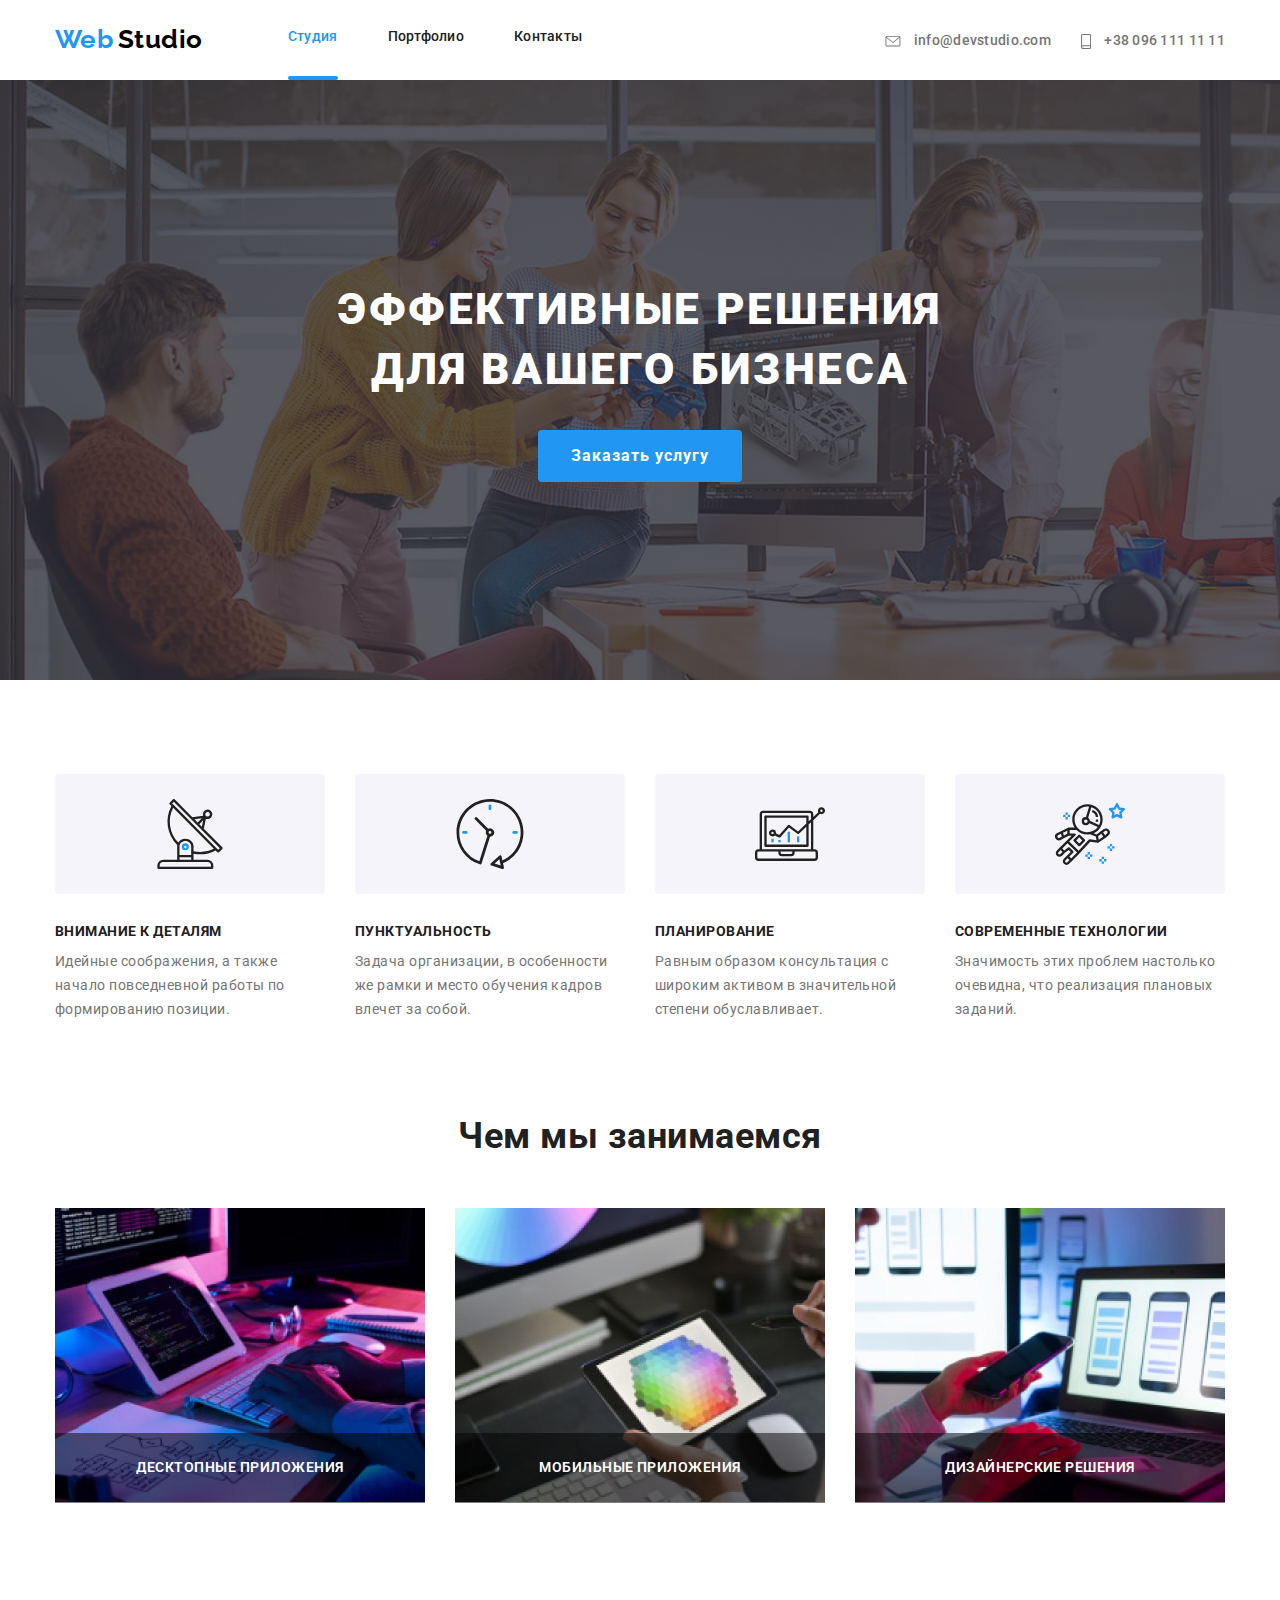
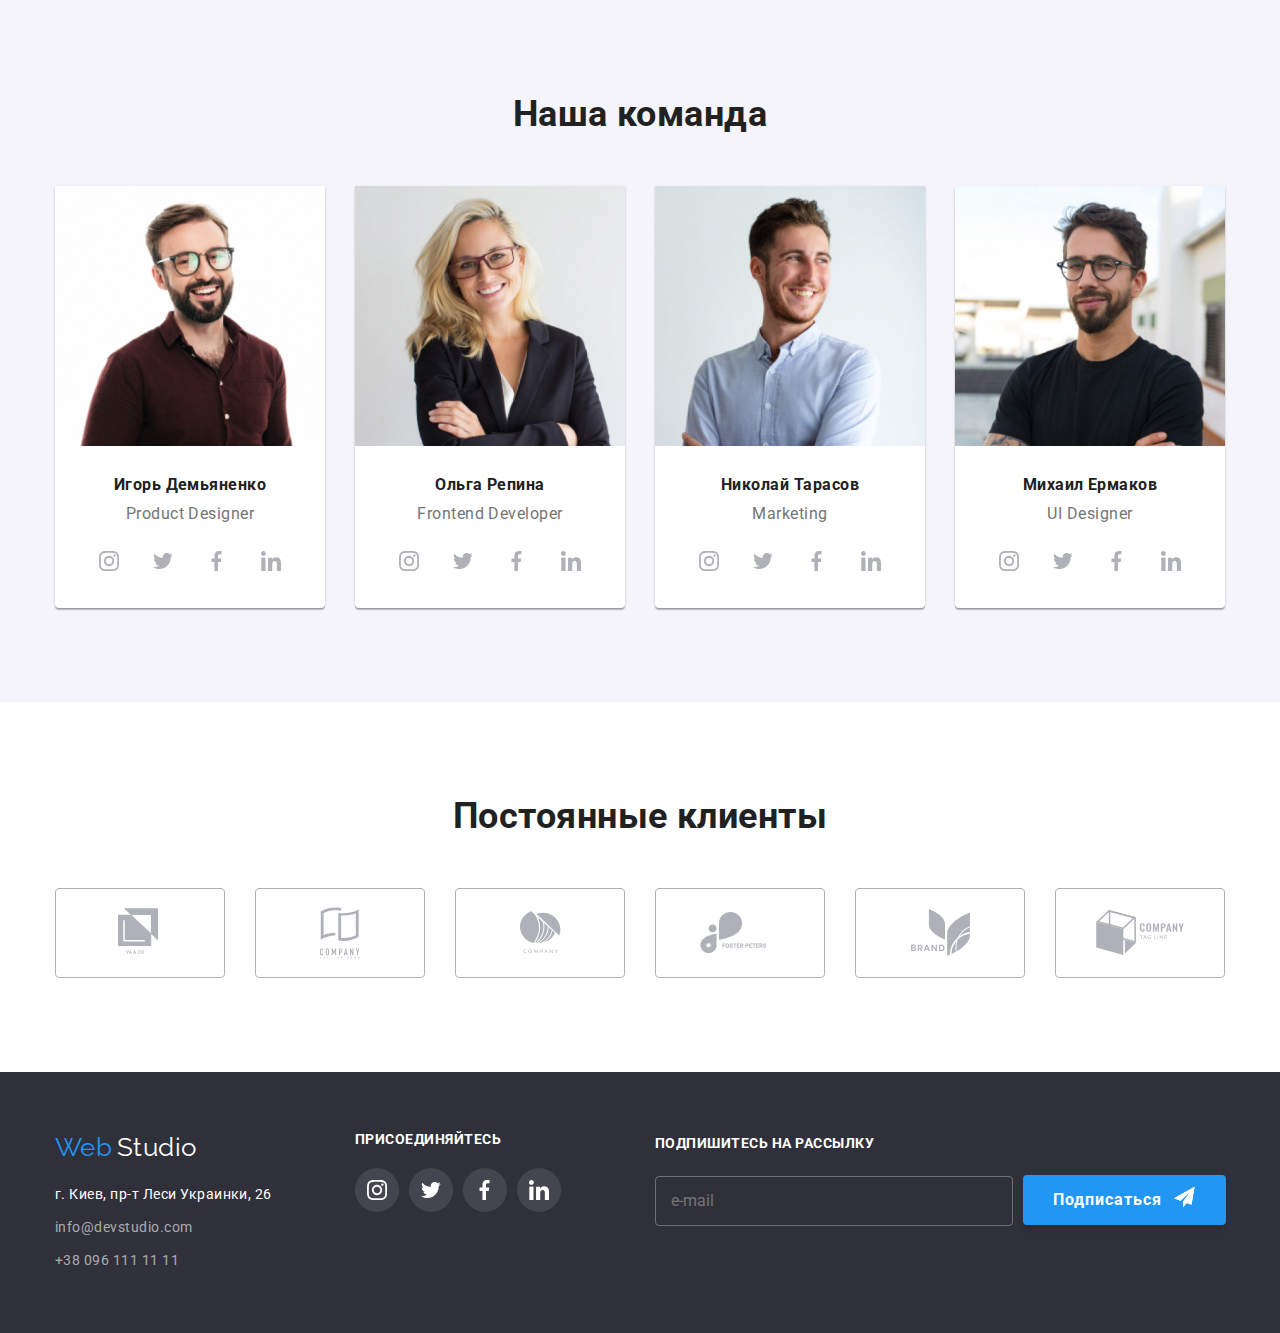
==== index.html @ c3b98977 "Добавляет Дз 7" ====
<!DOCTYPE html>
<html lang="ru">
  <head>
    <meta charset="UTF-8" />
    <meta name="viewport" content="width=device-width, initial-scale=1.0" />
    <title>Document</title>
    <link
      href="https://fonts.googleapis.com/css2?family=Raleway:wght@700&family=Roboto:wght@400;500;700;900&display=swap"
      rel="stylesheet"
    />
    <link rel="stylesheet" href="./css/main.min.css" />
  </head>
  <body class="body">
    <!--Шапка страницы-->
    <header class="header">
      <nav class="header-nav">
        <a href="" class="web-studio">
          <span class="web">Web</span> <span class="studio">Studio</span>
        </a>
        <ul class="head-nav">
          <li class="item">
            <a href="./index.html" class="link current"> Студия</a>
          </li>
          <li class="item">
            <a href="./portfolio.html" class="link"> Портфолио</a>
          </li>
          <li class="item"><a href="" class="link"> Контакты</a></li>
        </ul>
        <ul class="head-nav phone">
          <li class="item-phone">
            <a href="mailto:info@devstudio.com" class="link-phone">
              <svg class="icon-letter">
                <use xlink:href="./img/sprite.svg#icon-envelope"></use>
              </svg>
              info@devstudio.com
            </a>
          </li>
          <li class="item-phone">
            <a href="tel:380961111111" class="link-phone"
              ><svg class="icon-phone">
                <use xlink:href="./img/sprite.svg#icon-smartphone"></use>
              </svg>
              +38 096 111 11 11</a
            >
          </li>
        </ul>
      </nav>
    </header>
    <main class="main">
      <!--Блок с заказом услуг-->
      <section class="section-order">
        <div class="container">
          <h1>Эффективные решения для вашего бизнеса</h1>
          <button data-modal-open class="button">Заказать услугу</button>
        </div>
      </section>
      <!--Блок с преимуществоми нашей компании-->
      <section class="section-advantage">
        <div class="container">
          <ul class="list-advantage">
            <li class="style">
              <div class="icon antenna"></div>
              <h2 class="title">Внимание к деталям</h2>
              <p class="text">
                Идейные соображения, а также начало повседневной работы по
                формированию позиции.
              </p>
            </li>
            <li class="style">
              <div class="icon clock"></div>
              <h2 class="title">Пунктуальность</h2>
              <p class="text">
                Задача организации, в особенности же рамки и место обучения
                кадров влечет за собой.
              </p>
            </li>
            <li class="style">
              <div class="icon diagrama"></div>
              <h2 class="title">Планирование</h2>
              <p class="text">
                Равным образом консультация с широким активом в значительной
                степени обуславливает.
              </p>
            </li>
            <li class="style">
              <div class="icon astronaut"></div>
              <h2 class="title">Современные технологии</h2>
              <p class="text">
                Значимость этих проблем настолько очевидна, что реализация
                плановых заданий.
              </p>
            </li>
          </ul>
        </div>
      </section>
      <!--Блок с услугами котоые предоставляет наша компания-->
      <section class="section-services">
        <div class="container">
          <h2 class="title">Чем мы занимаемся</h2>
          <ul class="list-services">
            <li class="style">
              <img src="./img/nout.jpg" alt="фото ноутбука" width="370" />
              <h3 class="caption">Десктопные приложения</h3>
            </li>
            <li class="style">
              <img src="./img/telefon.jpg" alt="фото смартфона" width="370" />
              <h3 class="caption">Мобильные приложения</h3>
            </li>
            <li class="style">
              <img
                src="./img/monitor.jpg"
                alt="фото экрана монитора"
                width="370"
              />
              <h3 class="caption">Дизайнерские решения</h3>
            </li>
          </ul>
        </div>
      </section>
      <!--Блок с нашей командой -->
      <section class="section-team">
        <div class="container">
          <h2 class="title">Наша команда</h2>
          <ul class="list-team">
            <li class="style">
              <img
                class="style-img"
                src="./our-team/igor.jpg"
                alt=" фото Игоря демьяненко"
                width="270"
              />
              <h3 class="caption">Игорь Демьяненко</h3>
              <p class="text">Product Designer</p>
              <ul class="social">
                <li class="social-logo">
                  <a href="" aria-label="лого-инстаграма" class="link">
                    <svg class="icon-social">
                      <use xlink:href="./img/sprite.svg#icon-instagram"></use>
                    </svg>
                  </a>
                </li>
                <li class="social-logo">
                  <a href="" aria-label="лого-твиттера" class="link">
                    <svg class="icon-social">
                      <use xlink:href="./img/sprite.svg#icon-twitter"></use>
                    </svg>
                  </a>
                </li>
                <li class="social-logo">
                  <a href="" aria-label="лого-фейсбука" class="link">
                    <svg class="icon-social">
                      <use xlink:href="./img/sprite.svg#icon-facebook"></use>
                    </svg>
                  </a>
                </li>
                <li class="social-logo">
                  <a href="" aria-label="лого-линкин" class="link">
                    <svg class="icon-social">
                      <use xlink:href="./img/sprite.svg#icon-linkedin"></use>
                    </svg>
                  </a>
                </li>
              </ul>
            </li>
            <li class="style">
              <img
                class="style-img"
                src="./our-team/olga.jpg"
                alt="фото Ольги Репиной"
                width="270"
              />
              <h3 class="caption">Ольга Репина</h3>
              <p class="text">Frontend Developer</p>
              <ul class="social">
                <li class="social-logo">
                  <a href="" aria-label="лого-инстаграма" class="link">
                    <svg class="icon-social">
                      <use xlink:href="./img/sprite.svg#icon-instagram"></use>
                    </svg>
                  </a>
                </li>
                <li class="social-logo">
                  <a href="" aria-label="лого-твиттера" class="link">
                    <svg class="icon-social">
                      <use xlink:href="./img/sprite.svg#icon-twitter"></use>
                    </svg>
                  </a>
                </li>
                <li class="social-logo">
                  <a href="" aria-label="лого-фейсбука" class="link">
                    <svg class="icon-social">
                      <use xlink:href="./img/sprite.svg#icon-facebook"></use>
                    </svg>
                  </a>
                </li>
                <li class="social-logo">
                  <a href="" aria-label="лого-линкин" class="link">
                    <svg class="icon-social">
                      <use xlink:href="./img/sprite.svg#icon-linkedin"></use>
                    </svg>
                  </a>
                </li>
              </ul>
            </li>
            <li class="style">
              <img
                class="style-img"
                src="./our-team/nikolai.jpg"
                alt="фото Николая Тарасова"
                width="270"
              />
              <h3 class="caption">Николай Тарасов</h3>
              <p class="text">Marketing</p>
              <ul class="social">
                <li class="social-logo">
                  <a href="" aria-label="лого-инстаграма" class="link">
                    <svg class="icon-social">
                      <use xlink:href="./img/sprite.svg#icon-instagram"></use>
                    </svg>
                  </a>
                </li>
                <li class="social-logo">
                  <a href="" aria-label="лого-твиттера" class="link">
                    <svg class="icon-social">
                      <use xlink:href="./img/sprite.svg#icon-twitter"></use>
                    </svg>
                  </a>
                </li>
                <li class="social-logo">
                  <a href="" aria-label="лого-фейсбука" class="link">
                    <svg class="icon-social">
                      <use xlink:href="./img/sprite.svg#icon-facebook"></use>
                    </svg>
                  </a>
                </li>
                <li class="social-logo">
                  <a href="" aria-label="лого-линкин" class="link">
                    <svg class="icon-social">
                      <use xlink:href="./img/sprite.svg#icon-linkedin"></use>
                    </svg>
                  </a>
                </li>
              </ul>
            </li>
            <li class="style">
              <img
                class="style-img"
                src="./our-team/mihail.jpg"
                alt="фото Михаила Ермакова"
                width="270"
              />
              <h3 class="caption">Михаил Ермаков</h3>
              <p class="text">UI Designer</p>
              <ul class="social">
                <li class="social-logo">
                  <a href="" aria-label="лого-инстаграма" class="link">
                    <svg class="icon-social">
                      <use xlink:href="./img/sprite.svg#icon-instagram"></use>
                    </svg>
                  </a>
                </li>
                <li class="social-logo">
                  <a href="" aria-label="лого-твиттера" class="link">
                    <svg class="icon-social">
                      <use xlink:href="./img/sprite.svg#icon-twitter"></use>
                    </svg>
                  </a>
                </li>
                <li class="social-logo">
                  <a href="" aria-label="лого-фейсбука" class="link">
                    <svg class="icon-social">
                      <use xlink:href="./img/sprite.svg#icon-facebook"></use>
                    </svg>
                  </a>
                </li>
                <li class="social-logo">
                  <a href="" aria-label="лого-линкин" class="link">
                    <svg class="icon-social">
                      <use xlink:href="./img/sprite.svg#icon-linkedin"></use>
                    </svg>
                  </a>
                </li>
              </ul>
            </li>
          </ul>
        </div>
      </section>
      <!--Блок с компаниями которые получили наши услуги-->
      <section class="section-firm">
        <div class="container">
          <h2 class="title">Постоянные клиенты</h2>
          <ul class="list-firm">
            <li class="style">
              <a href="" class="link-firm">
                <svg class="icon-firm" width="44.27" height="49.23">
                  <use xlink:href="./img/sprite.svg#icon-logo-1"></use>
                </svg>
              </a>
            </li>
            <li class="style">
              <a href="" class="link-firm">
                <svg class="icon-firm" width="40" height="52">
                  <use xlink:href="./img/sprite.svg#icon-logo-2"></use>
                </svg>
              </a>
            </li>
            <li class="style">
              <a href="" class="link-firm">
                <svg class="icon-firm" width="41" height="42.6">
                  <use xlink:href="./img/sprite.svg#icon-logo-3"></use>
                </svg>
              </a>
            </li>
            <li class="style">
              <a href="" class="link-firm">
                <svg class="icon-firm" width="79.66" height="42">
                  <use xlink:href="./img/sprite.svg#icon-logo-4"></use>
                </svg>
              </a>
            </li>
            <li class="style">
              <a href="" class="link-firm">
                <svg class="icon-firm" width="59" height="47">
                  <use xlink:href="./img/sprite.svg#icon-logo-5"></use>
                </svg>
              </a>
            </li>
            <li class="style">
              <a href="" class="link-firm">
                <svg class="icon-firm" width="88.48" height="45.44">
                  <use xlink:href="./img/sprite.svg#icon-logo-6"></use>
                </svg>
              </a>
            </li>
          </ul>
        </div>
      </section>
    </main>
    <!--Подвал страницы-->
    <footer class="footer">
      <div class="container">
        <ul class="footer-list">
          <li class="style">
            <a href="" class="web-studio-footer">
              <span class="web">Web</span> <span class="studio">Studio</span>
            </a>
            <address>
              <p class="text">г. Киев, пр-т Леси Украинки, 26</p>
              <ul>
                <li>
                  <a href="mailto:info@devstudio.com" class="link-phone"
                    >info@devstudio.com</a
                  >
                </li>
                <li>
                  <a href="tel:380961111111" class="link-phone"
                    >+38 096 111 11 11</a
                  >
                </li>
              </ul>
            </address>
          </li>
          <li class="style">
            <h2 class="title">присоединяйтесь</h2>
            <ul class="footer-logo">
              <li class="footer-list">
                <a href="" aria-label="лого-инстаграма" class="link">
                  <svg class="icon-social">
                    <use xlink:href="./img/sprite.svg#icon-instagram"></use>
                  </svg>
                </a>
              </li>
              <li class="footer-list">
                <a href="" aria-label="лого-твиттера" class="link">
                  <svg class="icon-social">
                    <use xlink:href="./img/sprite.svg#icon-twitter"></use>
                  </svg>
                </a>
              </li>
              <li class="footer-list">
                <a href="" aria-label="лого-фейсбука" class="link">
                  <svg class="icon-social">
                    <use xlink:href="./img/sprite.svg#icon-facebook"></use>
                  </svg>
                </a>
              </li>
              <li class="footer-list">
                <a href="" aria-label="лого-линкин" class="link">
                  <svg class="icon-social">
                    <use xlink:href="./img/sprite.svg#icon-linkedin"></use>
                  </svg>
                </a>
              </li>
            </ul>
          </li>
          <li class="style-footer">
            <b class="title-footer">Подпишитесь на рассылку</b><br />
            <form>
              <input
                class="text-write"
                placeholder="e-mail"
                type="email"
                name="email"
                autocomplete="off"
              /><br />
              <button type="submit" class="btn-studio footer">
                Подписаться
                <svg class="send">
                  <use xlink:href="./img/sprite.svg#icon-send"></use>
                </svg>
              </button>
            </form>
          </li>
        </ul>
      </div>
    </footer>
    <!--Модалка-->
    <div class="backdrop is-hidden" data-modal>
      <div class="modal">
        <form class="modal-form">
          <h2 class="form-title">Оставьте свои данные, мы вам перезвоним</h2>
          <label class="form-group">
            <input
              type="text"
              name="name"
              class="form-input"
              placeholder="Имя*"
              required
              autocomplete="off"
            />
            <svg class="input-icon name">
              <use xlink:href="./img/sprite.svg#icon-name"></use>
            </svg>
            <span class="form-label">Имя</span>
          </label>
          <label class="form-group">
            <input
              type="tel"
              name="phone"
              class="form-input"
              placeholder="+380 (**) ***-**-**"
              autocomplete="off"
              pattern="[\+]\d{3}\s[\(]\d{2}[\)]\s\d{3}[\-]\d{2}[\-]\d{2}"
              title="Используйте формат: +380 (67) 359-84-20"
            />
            <svg class="input-icon phone">
              <use xlink:href="./img/sprite.svg#icon-phone"></use>
            </svg>
            <span class="form-label">Телефон</span>
          </label>
          <label class="form-group">
            <input
              type="email"
              name="email"
              class="form-input"
              placeholder="example@site.com"
              autocomplete="off"
            />
            <svg class="input-icon mail">
              <use xlink:href="./img/sprite.svg#icon-mail"></use>
            </svg>
            <span class="form-label">Почта</span>
          </label>
          <label class="comment">
            <span class="form-label">Комментарий</span>
            <textarea
              placeholder="Введите текст"
              name="comment"
              class="textarea"
            ></textarea>
          </label>
          <label class="checkbox-label">
            <input type="checkbox" name="chekbox" class="checkbox" />
            <svg class="checkbox-icon">
              <use xlink:href="./img/sprite.svg#icon-close"></use>
            </svg>
            <span
              >Соглашаюсь с рассылкой и принимаю
              <a href="#"> Условия договора</a></span
            >
          </label>
          <div class="form-button">
            <button type="submit" class="snd-btn">Отправить</button>
          </div>
          <button type="button" class="cls-btn" data-modal-close>
            <svg class="cls-btn-icon">
              <use xlink:href="./img/sprite.svg#icon-close"></use>
            </svg>
          </button>
        </form>
      </div>
    </div>
    <script src="./js/modal.js"></script>
  </body>
</html>
---- css/main.min.css ----
/*! normalize.css v8.0.1 | MIT License | github.com/necolas/normalize.css */html{line-height:1.15;-webkit-text-size-adjust:100%}body{margin:0}main{display:block}h1{font-size:2em;margin:0.67em 0}hr{-webkit-box-sizing:content-box;box-sizing:content-box;height:0;overflow:visible}pre{font-family:monospace, monospace;font-size:1em}a{background-color:transparent}abbr[title]{border-bottom:none;text-decoration:underline;-webkit-text-decoration:underline dotted;text-decoration:underline dotted}b,strong{font-weight:bolder}code,kbd,samp{font-family:monospace, monospace;font-size:1em}small{font-size:80%}sub,sup{font-size:75%;line-height:0;position:relative;vertical-align:baseline}sub{bottom:-0.25em}sup{top:-0.5em}img{border-style:none}button,input,optgroup,select,textarea{font-family:inherit;font-size:100%;line-height:1.15;margin:0}button,input{overflow:visible}button,select{text-transform:none}button,[type="button"],[type="reset"],[type="submit"]{-webkit-appearance:button}button::-moz-focus-inner,[type="button"]::-moz-focus-inner,[type="reset"]::-moz-focus-inner,[type="submit"]::-moz-focus-inner{border-style:none;padding:0}button:-moz-focusring,[type="button"]:-moz-focusring,[type="reset"]:-moz-focusring,[type="submit"]:-moz-focusring{outline:1px dotted ButtonText}fieldset{padding:0.35em 0.75em 0.625em}legend{-webkit-box-sizing:border-box;box-sizing:border-box;color:inherit;display:table;max-width:100%;padding:0;white-space:normal}progress{vertical-align:baseline}textarea{overflow:auto}[type="checkbox"],[type="radio"]{-webkit-box-sizing:border-box;box-sizing:border-box;padding:0}[type="number"]::-webkit-inner-spin-button,[type="number"]::-webkit-outer-spin-button{height:auto}[type="search"]{-webkit-appearance:textfield;outline-offset:-2px}[type="search"]::-webkit-search-decoration{-webkit-appearance:none}::-webkit-file-upload-button{-webkit-appearance:button;font:inherit}details{display:block}summary{display:list-item}template{display:none}[hidden]{display:none}.body{margin:0;padding:0;font-family:"Roboto",sans-serif;color:#212121;letter-spacing:.03em}ul{list-style:none;margin:0;padding:0}.header-nav{display:-webkit-box;display:-ms-flexbox;display:flex;-webkit-box-align:center;-ms-flex-align:center;align-items:center;height:80px;width:1170px;margin-left:auto;margin-right:auto;padding-left:15px;padding-right:15px}.web{font-family:"Raleway",sans-serif;color:#2196f3;font-size:26px;line-height:1.2}.web-studio{font-weight:700;text-decoration:none}.studio{font-family:"Raleway",sans-serif;color:#000000;font-size:26px;line-height:1.2}.head-nav{display:-webkit-box;display:-ms-flexbox;display:flex;margin-left:85px}.head-nav .item{position:relative}.head-nav .item+.item{margin-left:50px}.head-nav .item-phone+.item-phone{margin-left:30px}.head-nav.phone{margin-left:auto}.head-nav .link{display:block;padding-top:32px;padding-bottom:38px;font-weight:500;font-size:14px;line-height:1.14;letter-spacing:0.02em;color:#212121;text-decoration:none;-webkit-transition:all 250ms cubic-bezier(0.4, 0, 0.2, 1);transition:all 250ms cubic-bezier(0.4, 0, 0.2, 1)}.head-nav .link.current{color:#2196f3;-webkit-transition:all 250ms cubic-bezier(0.4, 0, 0.2, 1);transition:all 250ms cubic-bezier(0.4, 0, 0.2, 1)}.head-nav .link:hover,.head-nav .link:focus{color:#2196f3}.head-nav .link-phone{color:#757575;fill:#757575;font-size:14px;line-height:1.14;letter-spacing:0.02em;font-weight:500;text-decoration:none;-webkit-transition:all 250ms cubic-bezier(0.4, 0, 0.2, 1);transition:all 250ms cubic-bezier(0.4, 0, 0.2, 1)}.link.current::after{content:"";display:block;position:absolute;left:0;bottom:3px;width:100%;height:4px;border-radius:2px;background-color:#2196f3}.main{background-color:#ffffff}.link-phone .icon-letter{width:16px;height:11.2px;margin:0;margin-right:10px;vertical-align:middle}.link-phone .icon-phone{width:10px;height:15px;margin:0;margin-right:10px;vertical-align:middle}.link-phone:hover,.link-phone:focus{color:#2196f3;fill:#2196f3;-webkit-transition:all 250ms cubic-bezier(0.4, 0, 0.2, 1);transition:all 250ms cubic-bezier(0.4, 0, 0.2, 1)}.container{width:1170px;margin-left:auto;margin-right:auto;padding-left:15px;padding-right:15px;text-align:center}h1{margin:auto;padding-left:237px;padding-right:237px;padding-top:200px;padding-bottom:30px;width:696px;font-weight:900;font-size:44px;line-height:1.36;text-align:center;letter-spacing:0.06em;text-transform:uppercase;color:#fff}.button{border-radius:4px;padding:10px 32px;min-width:200px;border:1px solid transparent;font-weight:700;font-size:16px;line-height:1.87;letter-spacing:0.06em;background-color:#2196f3;color:#fff;cursor:pointer}.section-order{height:600px;max-width:1600px;margin-left:auto;margin-right:auto;background-color:#757575;background-image:-webkit-gradient(linear, left top, left bottom, from(rgba(47,48,58,0.8)), to(rgba(47,48,58,0.8))),url(../img/Header.jpg);background-image:linear-gradient(rgba(47,48,58,0.8), rgba(47,48,58,0.8)),url(../img/Header.jpg)}.list-advantage{display:-webkit-box;display:-ms-flexbox;display:flex;text-align:left}.list-advantage .style+.style{margin-left:30px}.section-advantage{padding-top:94px}.section-advantage .title{margin:0;margin-bottom:10px;font-size:14px;line-height:1.14;text-transform:uppercase}.section-advantage .text{margin:0;font-size:14px;line-height:1.71;color:#757575}.style{width:270px}.style .icon{background-color:#f5f4fa;background-repeat:no-repeat;background-position:50% 50%;width:270px;height:120px;border-radius:4px;margin-bottom:30px}.antenna{background-image:url(../img/antenna.svg)}.clock{background-image:url(../img/clock.svg)}.diagrama{background-image:url(../img/diagram.svg)}.astronaut{background-image:url(../img/astronaut.svg)}.icon .img{margin:25px 100px}.list-services{display:-webkit-box;display:-ms-flexbox;display:flex}.list-services .style{width:370px;position:relative}.list-services .style+.style{margin-left:30px}.section-services{padding-top:94px;padding-bottom:94px}.section-services .title{margin:0;margin-bottom:50px;font-size:36px;line-height:1.16;text-align:center}.section-services .caption{position:absolute;background-color:rgba(0,0,0,0.5);width:370px;height:43px;margin:0;padding-top:27px;bottom:0;margin-bottom:3px;font-size:14px;line-height:1.14;font-weight:600;text-align:center;text-transform:uppercase;color:#fff}.section-team{background-color:#f5f4fa;height:702px;margin:auto}.section-team .title{padding-top:94px;margin:0;margin-bottom:50px;font-size:36px;line-height:1.16;text-align:center}.section-team .caption{margin:0;margin-top:30px;margin-bottom:10px;font-size:16px;line-height:1.18;text-align:center}.section-team .text{margin:0;margin-bottom:16px;font-size:16px;line-height:1.18;text-align:center;color:#757575}.list-team{display:-webkit-box;display:-ms-flexbox;display:flex}.list-team .style+.style{margin-left:30px}.list-team .style{background-color:#fff;width:270px;height:422px;-webkit-box-shadow:0px 1px 3px rgba(0,0,0,0.12),0px 1px 1px rgba(0,0,0,0.14),0px 2px 1px rgba(0,0,0,0.2);box-shadow:0px 1px 3px rgba(0,0,0,0.12),0px 1px 1px rgba(0,0,0,0.14),0px 2px 1px rgba(0,0,0,0.2);border-radius:0px 0px 4px 4px}.style-img{display:block}.icon-social{fill:#afb1b8;width:20px;height:20px;-webkit-transition:all 250ms cubic-bezier(0.4, 0, 0.2, 1);transition:all 250ms cubic-bezier(0.4, 0, 0.2, 1)}.social{display:-webkit-box;display:-ms-flexbox;display:flex;margin-left:32px;margin-right:32px}.social-logo .link{display:-webkit-inline-box;display:-ms-inline-flexbox;display:inline-flex;background-color:#fff;-webkit-box-align:center;-ms-flex-align:center;align-items:center;-webkit-box-pack:center;-ms-flex-pack:center;justify-content:center;width:44px;height:44px;border-radius:50px;-webkit-transition:all 250ms cubic-bezier(0.4, 0, 0.2, 1);transition:all 250ms cubic-bezier(0.4, 0, 0.2, 1)}.social-logo .link:hover,.social-logo .link:focus{background-color:#2196f3}.social-logo .link:hover .icon-social,.social-logo .link:focus .icon-social{fill:#fff}.social .social-logo+.social-logo{margin-left:10px}.list-firm{display:-webkit-box;display:-ms-flexbox;display:flex}.list-firm .style+.style{margin-left:30px}.section-firm{padding-top:94px;padding-bottom:94px}.section-firm .title{margin:0;margin-bottom:50px;font-size:36px;line-height:1.16;text-align:center}.style .link-firm{width:170px;height:90px;display:-webkit-inline-box;display:-ms-inline-flexbox;display:inline-flex;-webkit-box-align:center;-ms-flex-align:center;align-items:center;-webkit-box-pack:center;-ms-flex-pack:center;justify-content:center;fill:#afb1b8;border:1px solid #afb1b8;-webkit-box-sizing:border-box;box-sizing:border-box;border-radius:4px;-webkit-transition:all 250ms cubic-bezier(0.4, 0, 0.2, 1);transition:all 250ms cubic-bezier(0.4, 0, 0.2, 1)}.link-firm:hover,.link-firm:focus{border-color:#2196f3;color:#2196f3;fill:#2196f3}.container .web-studio{text-align:left;display:block;padding-bottom:20px}.container .footer-list{display:-webkit-box;display:-ms-flexbox;display:flex}.container .footer-list .style{text-align:left;width:230px}.container .footer-list .style+.style{margin-left:70px}.container .footer-list .icon-social{fill:#fff}.container .footer-list .link{display:-webkit-inline-box;display:-ms-inline-flexbox;display:inline-flex;background-color:rgba(255,255,255,0.1);-webkit-box-align:center;-ms-flex-align:center;align-items:center;-webkit-box-pack:center;-ms-flex-pack:center;justify-content:center;width:44px;height:44px;border-radius:50px;-webkit-transition:all 250ms cubic-bezier(0.4, 0, 0.2, 1);transition:all 250ms cubic-bezier(0.4, 0, 0.2, 1)}.footer{background-color:#2f303a;display:-webkit-box;display:-ms-flexbox;display:flex;-webkit-box-pack:justify;-ms-flex-pack:justify;justify-content:space-between;padding-top:60px;padding-bottom:60px}.footer .link:hover,.footer .link:focus{background-color:#2196f3}.footer .studio{font-family:"Raleway",sans-serif;color:#fff;font-size:26px;line-height:1.2;text-decoration:none}.footer .text{margin:0;font-size:14px;line-height:1.71;color:#fff;font-style:normal;width:230px;margin-right:0}.footer .link-phone{display:block;text-align:left;margin-top:9px;font-style:normal;font-size:14px;line-height:1.71;color:rgba(255,255,255,0.6);text-decoration:none;-webkit-transition:all 250ms cubic-bezier(0.4, 0, 0.2, 1);transition:all 250ms cubic-bezier(0.4, 0, 0.2, 1)}.footer-logo{display:-webkit-box;display:-ms-flexbox;display:flex;width:206px;margin:auto;margin-right:0px;margin-left:0px}.footer .title{margin:0;margin-bottom:20px;font-size:14px;line-height:1.14;text-transform:uppercase;color:#fff}.footer .link-phone:hover,.footer .link-phone:focus{color:#2196f3}.style-footer{position:relative;margin-left:70px;text-align:left}.web-studio-footer{display:block;width:500px;padding-bottom:20px;text-decoration:none}.footer-logo .footer-list+.footer-list{margin-left:10px}.title-footer{text-transform:uppercase;margin:0;font-size:14px;line-height:1.71;color:#fff;font-style:normal;width:230px;margin-right:0}.text-write{margin-top:20px;margin-right:10px;width:358px;height:50px;padding:15px;border:1px solid rgba(255,255,255,0.3);-webkit-box-sizing:border-box;box-sizing:border-box;background-color:inherit;border-radius:4px;font-size:16px;color:rgba(255,255,255,0.6)}.send{margin-left:10px;width:24px;height:24px;fill:#fff}.btn-studio.footer{position:absolute;left:100%;top:31%;padding:10px 30px;min-width:200px;height:50px;vertical-align:middle;border-radius:4px;-webkit-box-shadow:0px 4px 4px rgba(0,0,0,0.15);box-shadow:0px 4px 4px rgba(0,0,0,0.15);color:#ffffff;background-color:#2196f3;font-family:inherit;font-weight:700;font-size:16px;line-height:1.87;letter-spacing:0.06em;-webkit-transition:color 250ms cubic-bezier(0.4, 0, 0.2, 1),background-color 250ms cubic-bezier(0.4, 0, 0.2, 1);transition:color 250ms cubic-bezier(0.4, 0, 0.2, 1),background-color 250ms cubic-bezier(0.4, 0, 0.2, 1);cursor:pointer;outline:none;border:none}.hidden{visibility:hidden;margin:0;padding:0}.visibility{display:block;width:0px;height:0px}.nav-btn{display:-webkit-box;display:-ms-flexbox;display:flex;padding-top:94px;-webkit-box-pack:center;-ms-flex-pack:center;justify-content:center;text-align:center}.nav-btn .btn-list+.btn-list{margin-left:8px}.section-nav .button-nav{padding:6px 22px;font-weight:700;font-size:16px;line-height:1.62;border-radius:4px;color:#212121;border:1px solid transparent;-webkit-transition:all 250ms cubic-bezier(0.4, 0, 0.2, 1);transition:all 250ms cubic-bezier(0.4, 0, 0.2, 1)}.section-nav .button-nav:hover,.section-nav .button-nav:focus{background-color:#2196f3;color:#fff;cursor:pointer}.work-list{display:-webkit-box;display:-ms-flexbox;display:flex;-ms-flex-wrap:wrap;flex-wrap:wrap}.work-list .work-item{margin-right:27px;margin-bottom:27px;text-align:left;border:1px solid #eeeeee;-webkit-transition:all 250ms cubic-bezier(0.4, 0, 0.2, 1);transition:all 250ms cubic-bezier(0.4, 0, 0.2, 1)}.work-list .work-item:nth-child(3n){margin-right:0px}.work-list .work-item:nth-last-child(-n+3){margin-bottom:0px}.work-item{width:370px}.work-item:hover,.work-item:focus{-webkit-box-shadow:0px 1px 1px rgba(0,0,0,0.12),0px 4px 4px rgba(0,0,0,0.06),1px 4px 6px rgba(0,0,0,0.16);box-shadow:0px 1px 1px rgba(0,0,0,0.12),0px 4px 4px rgba(0,0,0,0.06),1px 4px 6px rgba(0,0,0,0.16)}.link .section{position:relative;overflow:hidden}.link .section::before{display:inline-block;content:"";position:absolute;width:100%;height:100%;top:0;background-color:rgba(33,150,243,0.9);opacity:0;-webkit-transform:translateY(100%);transform:translateY(100%);-webkit-transition-duration:250ms;transition-duration:250ms;-webkit-transition-timing-function:cubic-bezier(0.4, 0, 0.2, 1);transition-timing-function:cubic-bezier(0.4, 0, 0.2, 1)}.section-work{padding-top:50px;padding-bottom:94px}.section-work .caption{position:absolute;content:"";top:63px;left:24px;right:24px;bottom:63px;margin:0;opacity:0;-webkit-transform:translateY(100%);transform:translateY(100%);-webkit-transition-duration:250ms;transition-duration:250ms;-webkit-transition-timing-function:cubic-bezier(0.4, 0, 0.2, 1);transition-timing-function:cubic-bezier(0.4, 0, 0.2, 1);font-size:18px;line-height:1.55;color:#fff}.section-work .title{display:block;margin:0;margin-right:24px;margin-left:24px;margin-top:20px;margin-bottom:4px;font-size:18px;line-height:2;letter-spacing:0.06em;font-weight:700;color:#212121}.section-work .text{display:block;margin:0;margin-right:24px;margin-left:24px;margin-bottom:20px;font-size:16px;line-height:1.87;color:#757575}.section-work .link{text-decoration:none}.link:hover .section::before,.link:focus .section::before{opacity:1;-webkit-transform:translateY(0);transform:translateY(0)}.link:hover .caption,.link:focus .caption{opacity:1;-webkit-transform:translateY(0);transform:translateY(0)}.backdrop{position:fixed;top:0;left:0;width:100%;height:100%;opacity:1;background-color:rgba(0,0,0,0.2);-webkit-transition:opacity 250ms cubic-bezier(0.4, 0, 0.2, 1);transition:opacity 250ms cubic-bezier(0.4, 0, 0.2, 1)}.backdrop.is-hidden{opacity:0;pointer-events:none}.backdrop.is-hidden .modal{-webkit-transform:translate(-50%, -50%) scale(1.2);transform:translate(-50%, -50%) scale(1.2)}.modal{position:absolute;top:50%;left:50%;padding:40px;width:478px;height:541px;-webkit-transform:translate(-50%, -50%) scale(1);transform:translate(-50%, -50%) scale(1);-webkit-transition:-webkit-transform 250ms cubic-bezier(0.4, 0, 0.2, 1);transition:-webkit-transform 250ms cubic-bezier(0.4, 0, 0.2, 1);transition:transform 250ms cubic-bezier(0.4, 0, 0.2, 1);transition:transform 250ms cubic-bezier(0.4, 0, 0.2, 1), -webkit-transform 250ms cubic-bezier(0.4, 0, 0.2, 1);background-color:#fff}.modal-form{width:448px}.modal-form label{font-weight:400;font-size:12px;line-height:1.16;letter-spacing:0.01em}.modal-form .checkbox-label{display:-webkit-box;display:-ms-flexbox;display:flex;-webkit-box-align:center;-ms-flex-align:center;align-items:center;padding-left:13px;margin-bottom:30px;font-weight:400;font-size:14px;line-height:1.71;letter-spacing:0.03em;color:#212121;text-transform:none}.form-title{margin-top:0;margin-bottom:30px;font-weight:700;font-size:20px;line-height:1.15;text-align:center;color:#212121}.form-input{font-family:"Roboto",sans-serif;padding:12px 12px 12px 42px;color:#212121;outline-color:#2196f3;border:1px solid rgba(33,33,33,0.2);border-radius:4px;cursor:pointer}.form-group{position:relative;display:-webkit-box;display:-ms-flexbox;display:flex;-webkit-box-orient:vertical;-webkit-box-direction:reverse;-ms-flex-direction:column-reverse;flex-direction:column-reverse;margin-bottom:10px}.form-label{display:block;margin-bottom:4px}.input-icon{position:absolute;top:55%;left:16px}.form-input:focus+.input-icon{fill:#2196f3}.input-icon.name{width:12px;height:12px}.input-icon.phone{width:13px;height:13px}.input-icon.mail{width:15px;height:12px}.comment .textarea{font-family:"Roboto",sans-serif;display:-webkit-box;display:-ms-flexbox;display:flex;padding:0;padding-top:12px;padding-left:16px;margin-bottom:20px;height:120px;width:432px;resize:none;outline-color:#2196f3;cursor:pointer;border:1px solid rgba(33,33,33,0.2);border-radius:4px}.form-button{text-align:center}.snd-btn{min-width:200px;padding:10px 55px;margin-left:auto;margin-right:auto;background:#2196f3;color:#fff;border-color:transparent;-webkit-box-shadow:0px 4px 4px rgba(0,0,0,0.15);box-shadow:0px 4px 4px rgba(0,0,0,0.15);border-radius:4px;font-weight:700;font-size:16px;line-height:1.87;letter-spacing:0.06em;cursor:pointer}.cls-btn{display:-webkit-box;display:-ms-flexbox;display:flex;-webkit-box-align:center;-ms-flex-align:center;align-items:center;-webkit-box-pack:center;-ms-flex-pack:center;justify-content:center;position:absolute;top:8px;right:8px;width:30px;height:30px;border-radius:50%;border:1px solid rgba(0,0,0,0.1);background-color:#fff;cursor:pointer}.cls-btn-icon{height:30px}.cls-btn-icon:focus,.cls-btn-icon:hover{fill:#2196f3}.checkbox{position:absolute;clip:rect(1px 1px 1px 1px);clip:rect(1px, 1px, 1px, 1px);padding:0;border:0;height:1px;width:1px;overflow:hidden}.checkbox-icon{display:inline-block;width:16px;height:15px;margin-right:7px;border:1px solid #212121;border-radius:2px;fill:none}.checkbox:checked+.checkbox-icon{border-color:transparent;background-color:#2196f3;background-origin:border-box;background-size:contain;fill:#fff}input:valid:not(:placeholder-shown){border-color:lime;color:green}input:invalid:not(:placeholder-shown){border-color:red;color:red}
/*# sourceMappingURL=main.min.css.map */
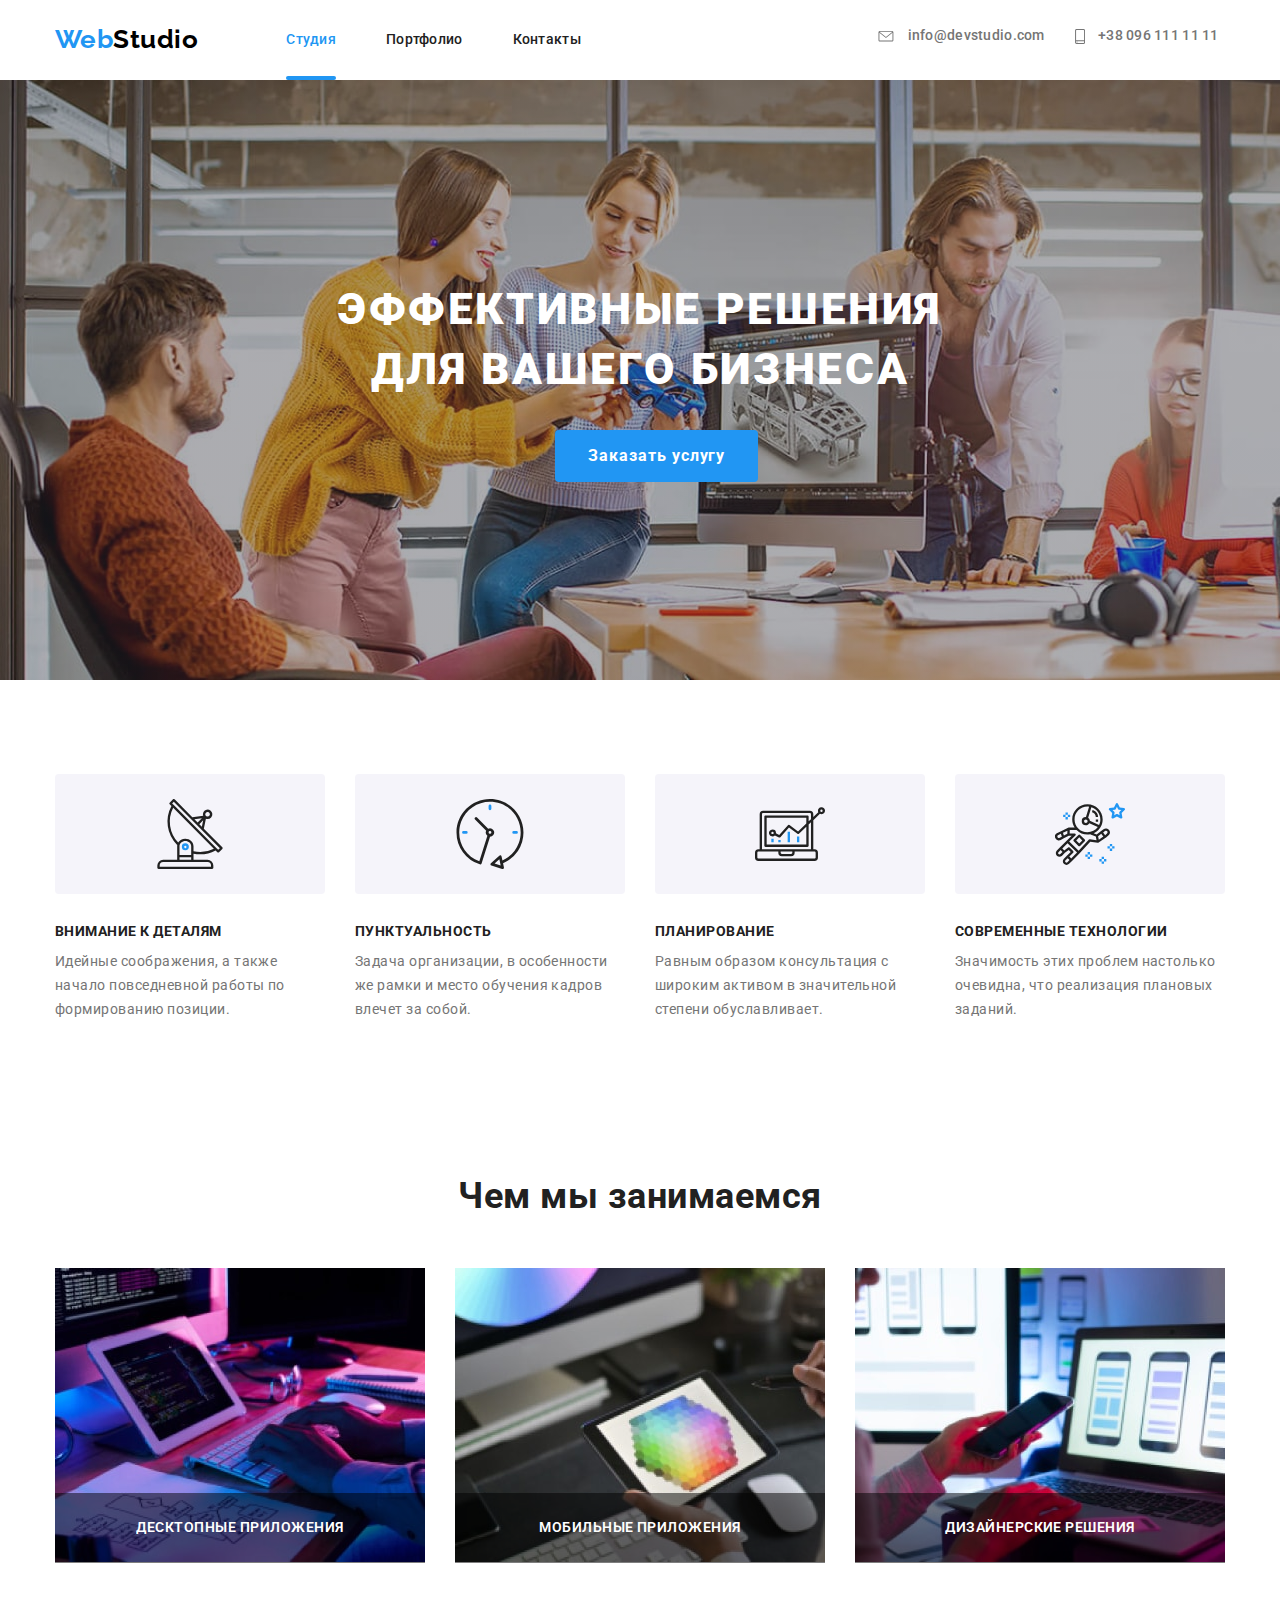
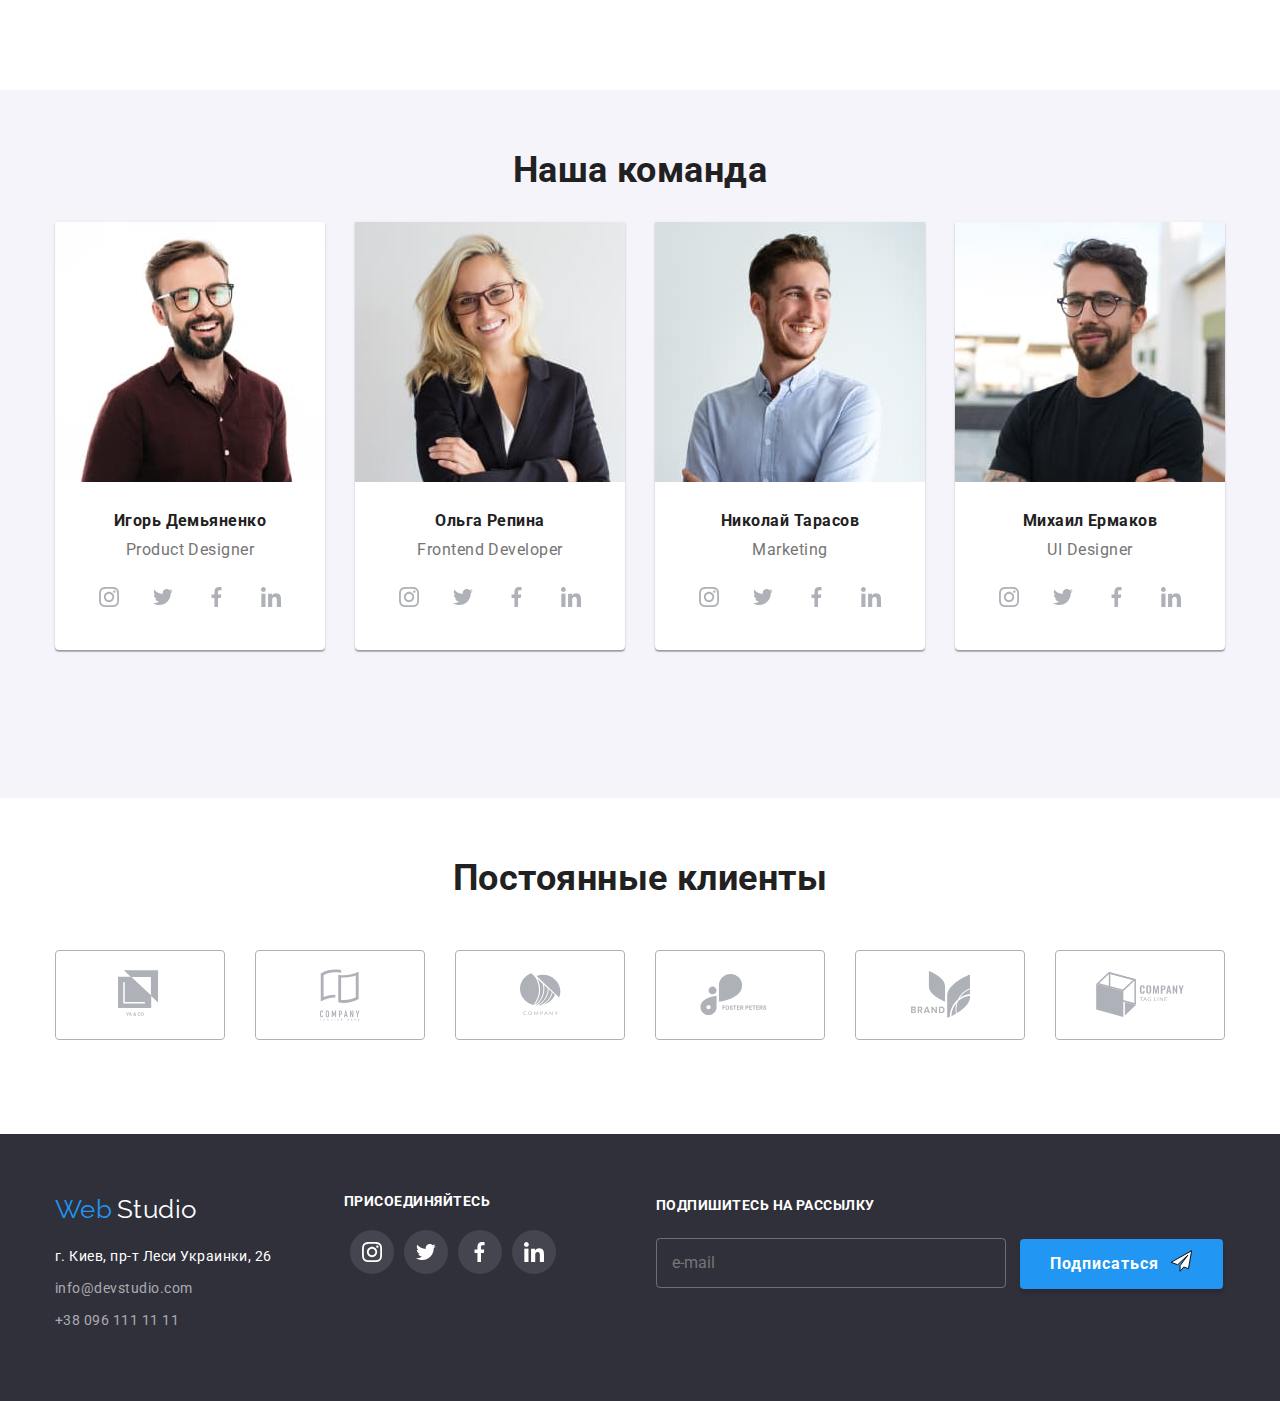
==== commit 228ce4df: "Добавляет адаптивную версию всех страниц" ====
--- a/index.html
+++ b/index.html
@@ -17,33 +17,52 @@
         <a href="" class="web-studio">
           <span class="web">Web</span> <span class="studio">Studio</span>
         </a>
-        <ul class="head-nav">
-          <li class="item">
-            <a href="./index.html" class="link current"> Студия</a>
-          </li>
-          <li class="item">
-            <a href="./portfolio.html" class="link"> Портфолио</a>
-          </li>
-          <li class="item"><a href="" class="link"> Контакты</a></li>
-        </ul>
-        <ul class="head-nav phone">
-          <li class="item-phone">
-            <a href="mailto:info@devstudio.com" class="link-phone">
-              <svg class="icon-letter">
-                <use xlink:href="./img/sprite.svg#icon-envelope"></use>
-              </svg>
-              info@devstudio.com
-            </a>
-          </li>
-          <li class="item-phone">
-            <a href="tel:380961111111" class="link-phone"
-              ><svg class="icon-phone">
-                <use xlink:href="./img/sprite.svg#icon-smartphone"></use>
-              </svg>
-              +38 096 111 11 11</a
-            >
-          </li>
-        </ul>
+        <div class="head-none" id="head-menu" data-menu>
+          <ul class="head-nav">
+            <li class="item">
+              <a href="./index.html" class="link current"> Студия</a>
+            </li>
+            <li class="item">
+              <a href="./portfolio.html" class="link"> Портфолио</a>
+            </li>
+            <li class="item"><a href="" class="link"> Контакты</a></li>
+          </ul>
+          <ul class="head-nav phone">
+            <li class="item-phone">
+              <a href="mailto:info@devstudio.com" class="link-phone">
+                <svg class="icon-letter">
+                  <use xlink:href="./img/sprite.svg#icon-envelope"></use>
+                </svg>
+                info@devstudio.com
+              </a>
+            </li>
+            <li class="item-phone">
+              <a href="tel:380961111111" class="link-phone"
+                ><svg class="icon-phone">
+                  <use xlink:href="./img/sprite.svg#icon-smartphone"></use>
+                </svg>
+                +38 096 111 11 11</a
+              >
+            </li>
+          </ul>
+        </div>
+        <button type="button" class="menu-button" data-menu-button>
+          <svg
+            width="40px"
+            heigth="40px"
+            aria-expanded="false"
+            aria-label="переключатель мобильного меню"
+          >
+            <use
+              class="icon-menu"
+              xlink:href="./img/sprite.svg#icon-menu"
+            ></use>
+            <use
+              class="icon-close"
+              xlink:href="./img/sprite.svg#icon-close"
+            ></use>
+          </svg>
+        </button>
       </nav>
     </header>
     <main class="main">
@@ -123,12 +142,35 @@
           <h2 class="title">Наша команда</h2>
           <ul class="list-team">
             <li class="style">
-              <img
-                class="style-img"
-                src="./our-team/igor.jpg"
-                alt=" фото Игоря демьяненко"
-                width="270"
-              />
+              <picture>
+                <source
+                  srcset="
+                    ./images/team/igor-desktop@1x.jpg 1x,
+                    ./images/team/igor-desktop@2x.jpg 2x
+                  "
+                  media="(min-width: 1200px)"
+                />
+                <source
+                  srcset="
+                    ./images/team/igor-tablet@1x.jpg 1x,
+                    ./images/team/igor-tablet@2x.jpg 2x
+                  "
+                  media="(min-width: 768px)"
+                />
+                <source
+                  srcset="
+                    ./images/team/igor-mobile@1x.jpg 1x,
+                    ./images/team/igor-mobile@2x.jpg 2x
+                  "
+                  media="(max-width: 767px)"
+                />
+
+                <img
+                  class="style-img"
+                  src="./our-team/igor.jpg"
+                  alt=" фото Игоря демьяненко"
+                />
+              </picture>
               <h3 class="caption">Игорь Демьяненко</h3>
               <p class="text">Product Designer</p>
               <ul class="social">
@@ -163,12 +205,35 @@
               </ul>
             </li>
             <li class="style">
-              <img
-                class="style-img"
-                src="./our-team/olga.jpg"
-                alt="фото Ольги Репиной"
-                width="270"
-              />
+              <picture>
+                <source
+                  srcset="
+                    ./images/team/olga-desktop@1x.jpg 1x,
+                    ./images/team/olga-desktop@2x.jpg 2x
+                  "
+                  media="(min-width: 1200px)"
+                />
+                <source
+                  srcset="
+                    ./images/team/olga-tablet@1x.jpg 1x,
+                    ./images/team/olga-tablet@2x.jpg 2x
+                  "
+                  media="(min-width: 768px)"
+                />
+                <source
+                  srcset="
+                    ./images/team/olga-mobile@1x.jpg 1x,
+                    ./images/team/olga-mobile@2x.jpg 2x
+                  "
+                  media="(max-width: 767px)"
+                />
+                <img
+                  class="style-img"
+                  src="./our-team/olga.jpg"
+                  alt="фото Ольги Репиной"
+                />
+              </picture>
+
               <h3 class="caption">Ольга Репина</h3>
               <p class="text">Frontend Developer</p>
               <ul class="social">
@@ -203,12 +268,35 @@
               </ul>
             </li>
             <li class="style">
-              <img
-                class="style-img"
-                src="./our-team/nikolai.jpg"
-                alt="фото Николая Тарасова"
-                width="270"
-              />
+              <picture>
+                <source
+                  srcset="
+                    ./images/team/nikolai-desktop@1x.jpg 1x,
+                    ./images/team/nikolai-desktop@2x.jpg 2x
+                  "
+                  media="(min-width: 1200px)"
+                />
+                <source
+                  srcset="
+                    ./images/team/nikolai-tablet@1x.jpg 1x,
+                    ./images/team/nikolai-tablet@2x.jpg 2x
+                  "
+                  media="(min-width: 768px)"
+                />
+                <source
+                  srcset="
+                    ./images/team/nikolai-mobile@1x.jpg 1x,
+                    ./images/team/nikolai-mobile@2x.jpg 2x
+                  "
+                  media="(max-width: 767px)"
+                />
+                <img
+                  class="style-img"
+                  src="./our-team/nikolai.jpg"
+                  alt="фото Николая Тарасова"
+                />
+              </picture>
+
               <h3 class="caption">Николай Тарасов</h3>
               <p class="text">Marketing</p>
               <ul class="social">
@@ -243,12 +331,35 @@
               </ul>
             </li>
             <li class="style">
-              <img
-                class="style-img"
-                src="./our-team/mihail.jpg"
-                alt="фото Михаила Ермакова"
-                width="270"
-              />
+              <picture>
+                <source
+                  srcset="
+                    ./images/team/mihail-desktop@1x.jpg 1x,
+                    ./images/team/mihail-desktop@2x.jpg 2x
+                  "
+                  media="(min-width: 1200px)"
+                />
+                <source
+                  srcset="
+                    ./images/team/mihail-tablet@1x.jpg 1x,
+                    ./images/team/mihail-tablet@2x.jpg 2x
+                  "
+                  media="(min-width: 768px)"
+                />
+                <source
+                  srcset="
+                    ./images/team/mihail-mobile@1x.jpg 1x,
+                    ./images/team/mihail-mobile@2x.jpg 2x
+                  "
+                  media="(max-width: 767px)"
+                />
+                <img
+                  class="style-img"
+                  src="./our-team/mihail.jpg"
+                  alt="фото Михаила Ермакова"
+                />
+              </picture>
+
               <h3 class="caption">Михаил Ермаков</h3>
               <p class="text">UI Designer</p>
               <ul class="social">
@@ -344,7 +455,7 @@
             <a href="" class="web-studio-footer">
               <span class="web">Web</span> <span class="studio">Studio</span>
             </a>
-            <address>
+            <address class="address">
               <p class="text">г. Киев, пр-т Леси Украинки, 26</p>
               <ul>
                 <li>
@@ -491,5 +602,6 @@
       </div>
     </div>
     <script src="./js/modal.js"></script>
+    <script src="./js/menu.js"></script>
   </body>
 </html>
--- a/css/main.min.css
+++ b/css/main.min.css
@@ -1,2 +1,2 @@
-/*! normalize.css v8.0.1 | MIT License | github.com/necolas/normalize.css */html{line-height:1.15;-webkit-text-size-adjust:100%}body{margin:0}main{display:block}h1{font-size:2em;margin:0.67em 0}hr{-webkit-box-sizing:content-box;box-sizing:content-box;height:0;overflow:visible}pre{font-family:monospace, monospace;font-size:1em}a{background-color:transparent}abbr[title]{border-bottom:none;text-decoration:underline;-webkit-text-decoration:underline dotted;text-decoration:underline dotted}b,strong{font-weight:bolder}code,kbd,samp{font-family:monospace, monospace;font-size:1em}small{font-size:80%}sub,sup{font-size:75%;line-height:0;position:relative;vertical-align:baseline}sub{bottom:-0.25em}sup{top:-0.5em}img{border-style:none}button,input,optgroup,select,textarea{font-family:inherit;font-size:100%;line-height:1.15;margin:0}button,input{overflow:visible}button,select{text-transform:none}button,[type="button"],[type="reset"],[type="submit"]{-webkit-appearance:button}button::-moz-focus-inner,[type="button"]::-moz-focus-inner,[type="reset"]::-moz-focus-inner,[type="submit"]::-moz-focus-inner{border-style:none;padding:0}button:-moz-focusring,[type="button"]:-moz-focusring,[type="reset"]:-moz-focusring,[type="submit"]:-moz-focusring{outline:1px dotted ButtonText}fieldset{padding:0.35em 0.75em 0.625em}legend{-webkit-box-sizing:border-box;box-sizing:border-box;color:inherit;display:table;max-width:100%;padding:0;white-space:normal}progress{vertical-align:baseline}textarea{overflow:auto}[type="checkbox"],[type="radio"]{-webkit-box-sizing:border-box;box-sizing:border-box;padding:0}[type="number"]::-webkit-inner-spin-button,[type="number"]::-webkit-outer-spin-button{height:auto}[type="search"]{-webkit-appearance:textfield;outline-offset:-2px}[type="search"]::-webkit-search-decoration{-webkit-appearance:none}::-webkit-file-upload-button{-webkit-appearance:button;font:inherit}details{display:block}summary{display:list-item}template{display:none}[hidden]{display:none}.body{margin:0;padding:0;font-family:"Roboto",sans-serif;color:#212121;letter-spacing:.03em}ul{list-style:none;margin:0;padding:0}.header-nav{display:-webkit-box;display:-ms-flexbox;display:flex;-webkit-box-align:center;-ms-flex-align:center;align-items:center;height:80px;width:1170px;margin-left:auto;margin-right:auto;padding-left:15px;padding-right:15px}.web{font-family:"Raleway",sans-serif;color:#2196f3;font-size:26px;line-height:1.2}.web-studio{font-weight:700;text-decoration:none}.studio{font-family:"Raleway",sans-serif;color:#000000;font-size:26px;line-height:1.2}.head-nav{display:-webkit-box;display:-ms-flexbox;display:flex;margin-left:85px}.head-nav .item{position:relative}.head-nav .item+.item{margin-left:50px}.head-nav .item-phone+.item-phone{margin-left:30px}.head-nav.phone{margin-left:auto}.head-nav .link{display:block;padding-top:32px;padding-bottom:38px;font-weight:500;font-size:14px;line-height:1.14;letter-spacing:0.02em;color:#212121;text-decoration:none;-webkit-transition:all 250ms cubic-bezier(0.4, 0, 0.2, 1);transition:all 250ms cubic-bezier(0.4, 0, 0.2, 1)}.head-nav .link.current{color:#2196f3;-webkit-transition:all 250ms cubic-bezier(0.4, 0, 0.2, 1);transition:all 250ms cubic-bezier(0.4, 0, 0.2, 1)}.head-nav .link:hover,.head-nav .link:focus{color:#2196f3}.head-nav .link-phone{color:#757575;fill:#757575;font-size:14px;line-height:1.14;letter-spacing:0.02em;font-weight:500;text-decoration:none;-webkit-transition:all 250ms cubic-bezier(0.4, 0, 0.2, 1);transition:all 250ms cubic-bezier(0.4, 0, 0.2, 1)}.link.current::after{content:"";display:block;position:absolute;left:0;bottom:3px;width:100%;height:4px;border-radius:2px;background-color:#2196f3}.main{background-color:#ffffff}.link-phone .icon-letter{width:16px;height:11.2px;margin:0;margin-right:10px;vertical-align:middle}.link-phone .icon-phone{width:10px;height:15px;margin:0;margin-right:10px;vertical-align:middle}.link-phone:hover,.link-phone:focus{color:#2196f3;fill:#2196f3;-webkit-transition:all 250ms cubic-bezier(0.4, 0, 0.2, 1);transition:all 250ms cubic-bezier(0.4, 0, 0.2, 1)}.container{width:1170px;margin-left:auto;margin-right:auto;padding-left:15px;padding-right:15px;text-align:center}h1{margin:auto;padding-left:237px;padding-right:237px;padding-top:200px;padding-bottom:30px;width:696px;font-weight:900;font-size:44px;line-height:1.36;text-align:center;letter-spacing:0.06em;text-transform:uppercase;color:#fff}.button{border-radius:4px;padding:10px 32px;min-width:200px;border:1px solid transparent;font-weight:700;font-size:16px;line-height:1.87;letter-spacing:0.06em;background-color:#2196f3;color:#fff;cursor:pointer}.section-order{height:600px;max-width:1600px;margin-left:auto;margin-right:auto;background-color:#757575;background-image:-webkit-gradient(linear, left top, left bottom, from(rgba(47,48,58,0.8)), to(rgba(47,48,58,0.8))),url(../img/Header.jpg);background-image:linear-gradient(rgba(47,48,58,0.8), rgba(47,48,58,0.8)),url(../img/Header.jpg)}.list-advantage{display:-webkit-box;display:-ms-flexbox;display:flex;text-align:left}.list-advantage .style+.style{margin-left:30px}.section-advantage{padding-top:94px}.section-advantage .title{margin:0;margin-bottom:10px;font-size:14px;line-height:1.14;text-transform:uppercase}.section-advantage .text{margin:0;font-size:14px;line-height:1.71;color:#757575}.style{width:270px}.style .icon{background-color:#f5f4fa;background-repeat:no-repeat;background-position:50% 50%;width:270px;height:120px;border-radius:4px;margin-bottom:30px}.antenna{background-image:url(../img/antenna.svg)}.clock{background-image:url(../img/clock.svg)}.diagrama{background-image:url(../img/diagram.svg)}.astronaut{background-image:url(../img/astronaut.svg)}.icon .img{margin:25px 100px}.list-services{display:-webkit-box;display:-ms-flexbox;display:flex}.list-services .style{width:370px;position:relative}.list-services .style+.style{margin-left:30px}.section-services{padding-top:94px;padding-bottom:94px}.section-services .title{margin:0;margin-bottom:50px;font-size:36px;line-height:1.16;text-align:center}.section-services .caption{position:absolute;background-color:rgba(0,0,0,0.5);width:370px;height:43px;margin:0;padding-top:27px;bottom:0;margin-bottom:3px;font-size:14px;line-height:1.14;font-weight:600;text-align:center;text-transform:uppercase;color:#fff}.section-team{background-color:#f5f4fa;height:702px;margin:auto}.section-team .title{padding-top:94px;margin:0;margin-bottom:50px;font-size:36px;line-height:1.16;text-align:center}.section-team .caption{margin:0;margin-top:30px;margin-bottom:10px;font-size:16px;line-height:1.18;text-align:center}.section-team .text{margin:0;margin-bottom:16px;font-size:16px;line-height:1.18;text-align:center;color:#757575}.list-team{display:-webkit-box;display:-ms-flexbox;display:flex}.list-team .style+.style{margin-left:30px}.list-team .style{background-color:#fff;width:270px;height:422px;-webkit-box-shadow:0px 1px 3px rgba(0,0,0,0.12),0px 1px 1px rgba(0,0,0,0.14),0px 2px 1px rgba(0,0,0,0.2);box-shadow:0px 1px 3px rgba(0,0,0,0.12),0px 1px 1px rgba(0,0,0,0.14),0px 2px 1px rgba(0,0,0,0.2);border-radius:0px 0px 4px 4px}.style-img{display:block}.icon-social{fill:#afb1b8;width:20px;height:20px;-webkit-transition:all 250ms cubic-bezier(0.4, 0, 0.2, 1);transition:all 250ms cubic-bezier(0.4, 0, 0.2, 1)}.social{display:-webkit-box;display:-ms-flexbox;display:flex;margin-left:32px;margin-right:32px}.social-logo .link{display:-webkit-inline-box;display:-ms-inline-flexbox;display:inline-flex;background-color:#fff;-webkit-box-align:center;-ms-flex-align:center;align-items:center;-webkit-box-pack:center;-ms-flex-pack:center;justify-content:center;width:44px;height:44px;border-radius:50px;-webkit-transition:all 250ms cubic-bezier(0.4, 0, 0.2, 1);transition:all 250ms cubic-bezier(0.4, 0, 0.2, 1)}.social-logo .link:hover,.social-logo .link:focus{background-color:#2196f3}.social-logo .link:hover .icon-social,.social-logo .link:focus .icon-social{fill:#fff}.social .social-logo+.social-logo{margin-left:10px}.list-firm{display:-webkit-box;display:-ms-flexbox;display:flex}.list-firm .style+.style{margin-left:30px}.section-firm{padding-top:94px;padding-bottom:94px}.section-firm .title{margin:0;margin-bottom:50px;font-size:36px;line-height:1.16;text-align:center}.style .link-firm{width:170px;height:90px;display:-webkit-inline-box;display:-ms-inline-flexbox;display:inline-flex;-webkit-box-align:center;-ms-flex-align:center;align-items:center;-webkit-box-pack:center;-ms-flex-pack:center;justify-content:center;fill:#afb1b8;border:1px solid #afb1b8;-webkit-box-sizing:border-box;box-sizing:border-box;border-radius:4px;-webkit-transition:all 250ms cubic-bezier(0.4, 0, 0.2, 1);transition:all 250ms cubic-bezier(0.4, 0, 0.2, 1)}.link-firm:hover,.link-firm:focus{border-color:#2196f3;color:#2196f3;fill:#2196f3}.container .web-studio{text-align:left;display:block;padding-bottom:20px}.container .footer-list{display:-webkit-box;display:-ms-flexbox;display:flex}.container .footer-list .style{text-align:left;width:230px}.container .footer-list .style+.style{margin-left:70px}.container .footer-list .icon-social{fill:#fff}.container .footer-list .link{display:-webkit-inline-box;display:-ms-inline-flexbox;display:inline-flex;background-color:rgba(255,255,255,0.1);-webkit-box-align:center;-ms-flex-align:center;align-items:center;-webkit-box-pack:center;-ms-flex-pack:center;justify-content:center;width:44px;height:44px;border-radius:50px;-webkit-transition:all 250ms cubic-bezier(0.4, 0, 0.2, 1);transition:all 250ms cubic-bezier(0.4, 0, 0.2, 1)}.footer{background-color:#2f303a;display:-webkit-box;display:-ms-flexbox;display:flex;-webkit-box-pack:justify;-ms-flex-pack:justify;justify-content:space-between;padding-top:60px;padding-bottom:60px}.footer .link:hover,.footer .link:focus{background-color:#2196f3}.footer .studio{font-family:"Raleway",sans-serif;color:#fff;font-size:26px;line-height:1.2;text-decoration:none}.footer .text{margin:0;font-size:14px;line-height:1.71;color:#fff;font-style:normal;width:230px;margin-right:0}.footer .link-phone{display:block;text-align:left;margin-top:9px;font-style:normal;font-size:14px;line-height:1.71;color:rgba(255,255,255,0.6);text-decoration:none;-webkit-transition:all 250ms cubic-bezier(0.4, 0, 0.2, 1);transition:all 250ms cubic-bezier(0.4, 0, 0.2, 1)}.footer-logo{display:-webkit-box;display:-ms-flexbox;display:flex;width:206px;margin:auto;margin-right:0px;margin-left:0px}.footer .title{margin:0;margin-bottom:20px;font-size:14px;line-height:1.14;text-transform:uppercase;color:#fff}.footer .link-phone:hover,.footer .link-phone:focus{color:#2196f3}.style-footer{position:relative;margin-left:70px;text-align:left}.web-studio-footer{display:block;width:500px;padding-bottom:20px;text-decoration:none}.footer-logo .footer-list+.footer-list{margin-left:10px}.title-footer{text-transform:uppercase;margin:0;font-size:14px;line-height:1.71;color:#fff;font-style:normal;width:230px;margin-right:0}.text-write{margin-top:20px;margin-right:10px;width:358px;height:50px;padding:15px;border:1px solid rgba(255,255,255,0.3);-webkit-box-sizing:border-box;box-sizing:border-box;background-color:inherit;border-radius:4px;font-size:16px;color:rgba(255,255,255,0.6)}.send{margin-left:10px;width:24px;height:24px;fill:#fff}.btn-studio.footer{position:absolute;left:100%;top:31%;padding:10px 30px;min-width:200px;height:50px;vertical-align:middle;border-radius:4px;-webkit-box-shadow:0px 4px 4px rgba(0,0,0,0.15);box-shadow:0px 4px 4px rgba(0,0,0,0.15);color:#ffffff;background-color:#2196f3;font-family:inherit;font-weight:700;font-size:16px;line-height:1.87;letter-spacing:0.06em;-webkit-transition:color 250ms cubic-bezier(0.4, 0, 0.2, 1),background-color 250ms cubic-bezier(0.4, 0, 0.2, 1);transition:color 250ms cubic-bezier(0.4, 0, 0.2, 1),background-color 250ms cubic-bezier(0.4, 0, 0.2, 1);cursor:pointer;outline:none;border:none}.hidden{visibility:hidden;margin:0;padding:0}.visibility{display:block;width:0px;height:0px}.nav-btn{display:-webkit-box;display:-ms-flexbox;display:flex;padding-top:94px;-webkit-box-pack:center;-ms-flex-pack:center;justify-content:center;text-align:center}.nav-btn .btn-list+.btn-list{margin-left:8px}.section-nav .button-nav{padding:6px 22px;font-weight:700;font-size:16px;line-height:1.62;border-radius:4px;color:#212121;border:1px solid transparent;-webkit-transition:all 250ms cubic-bezier(0.4, 0, 0.2, 1);transition:all 250ms cubic-bezier(0.4, 0, 0.2, 1)}.section-nav .button-nav:hover,.section-nav .button-nav:focus{background-color:#2196f3;color:#fff;cursor:pointer}.work-list{display:-webkit-box;display:-ms-flexbox;display:flex;-ms-flex-wrap:wrap;flex-wrap:wrap}.work-list .work-item{margin-right:27px;margin-bottom:27px;text-align:left;border:1px solid #eeeeee;-webkit-transition:all 250ms cubic-bezier(0.4, 0, 0.2, 1);transition:all 250ms cubic-bezier(0.4, 0, 0.2, 1)}.work-list .work-item:nth-child(3n){margin-right:0px}.work-list .work-item:nth-last-child(-n+3){margin-bottom:0px}.work-item{width:370px}.work-item:hover,.work-item:focus{-webkit-box-shadow:0px 1px 1px rgba(0,0,0,0.12),0px 4px 4px rgba(0,0,0,0.06),1px 4px 6px rgba(0,0,0,0.16);box-shadow:0px 1px 1px rgba(0,0,0,0.12),0px 4px 4px rgba(0,0,0,0.06),1px 4px 6px rgba(0,0,0,0.16)}.link .section{position:relative;overflow:hidden}.link .section::before{display:inline-block;content:"";position:absolute;width:100%;height:100%;top:0;background-color:rgba(33,150,243,0.9);opacity:0;-webkit-transform:translateY(100%);transform:translateY(100%);-webkit-transition-duration:250ms;transition-duration:250ms;-webkit-transition-timing-function:cubic-bezier(0.4, 0, 0.2, 1);transition-timing-function:cubic-bezier(0.4, 0, 0.2, 1)}.section-work{padding-top:50px;padding-bottom:94px}.section-work .caption{position:absolute;content:"";top:63px;left:24px;right:24px;bottom:63px;margin:0;opacity:0;-webkit-transform:translateY(100%);transform:translateY(100%);-webkit-transition-duration:250ms;transition-duration:250ms;-webkit-transition-timing-function:cubic-bezier(0.4, 0, 0.2, 1);transition-timing-function:cubic-bezier(0.4, 0, 0.2, 1);font-size:18px;line-height:1.55;color:#fff}.section-work .title{display:block;margin:0;margin-right:24px;margin-left:24px;margin-top:20px;margin-bottom:4px;font-size:18px;line-height:2;letter-spacing:0.06em;font-weight:700;color:#212121}.section-work .text{display:block;margin:0;margin-right:24px;margin-left:24px;margin-bottom:20px;font-size:16px;line-height:1.87;color:#757575}.section-work .link{text-decoration:none}.link:hover .section::before,.link:focus .section::before{opacity:1;-webkit-transform:translateY(0);transform:translateY(0)}.link:hover .caption,.link:focus .caption{opacity:1;-webkit-transform:translateY(0);transform:translateY(0)}.backdrop{position:fixed;top:0;left:0;width:100%;height:100%;opacity:1;background-color:rgba(0,0,0,0.2);-webkit-transition:opacity 250ms cubic-bezier(0.4, 0, 0.2, 1);transition:opacity 250ms cubic-bezier(0.4, 0, 0.2, 1)}.backdrop.is-hidden{opacity:0;pointer-events:none}.backdrop.is-hidden .modal{-webkit-transform:translate(-50%, -50%) scale(1.2);transform:translate(-50%, -50%) scale(1.2)}.modal{position:absolute;top:50%;left:50%;padding:40px;width:478px;height:541px;-webkit-transform:translate(-50%, -50%) scale(1);transform:translate(-50%, -50%) scale(1);-webkit-transition:-webkit-transform 250ms cubic-bezier(0.4, 0, 0.2, 1);transition:-webkit-transform 250ms cubic-bezier(0.4, 0, 0.2, 1);transition:transform 250ms cubic-bezier(0.4, 0, 0.2, 1);transition:transform 250ms cubic-bezier(0.4, 0, 0.2, 1), -webkit-transform 250ms cubic-bezier(0.4, 0, 0.2, 1);background-color:#fff}.modal-form{width:448px}.modal-form label{font-weight:400;font-size:12px;line-height:1.16;letter-spacing:0.01em}.modal-form .checkbox-label{display:-webkit-box;display:-ms-flexbox;display:flex;-webkit-box-align:center;-ms-flex-align:center;align-items:center;padding-left:13px;margin-bottom:30px;font-weight:400;font-size:14px;line-height:1.71;letter-spacing:0.03em;color:#212121;text-transform:none}.form-title{margin-top:0;margin-bottom:30px;font-weight:700;font-size:20px;line-height:1.15;text-align:center;color:#212121}.form-input{font-family:"Roboto",sans-serif;padding:12px 12px 12px 42px;color:#212121;outline-color:#2196f3;border:1px solid rgba(33,33,33,0.2);border-radius:4px;cursor:pointer}.form-group{position:relative;display:-webkit-box;display:-ms-flexbox;display:flex;-webkit-box-orient:vertical;-webkit-box-direction:reverse;-ms-flex-direction:column-reverse;flex-direction:column-reverse;margin-bottom:10px}.form-label{display:block;margin-bottom:4px}.input-icon{position:absolute;top:55%;left:16px}.form-input:focus+.input-icon{fill:#2196f3}.input-icon.name{width:12px;height:12px}.input-icon.phone{width:13px;height:13px}.input-icon.mail{width:15px;height:12px}.comment .textarea{font-family:"Roboto",sans-serif;display:-webkit-box;display:-ms-flexbox;display:flex;padding:0;padding-top:12px;padding-left:16px;margin-bottom:20px;height:120px;width:432px;resize:none;outline-color:#2196f3;cursor:pointer;border:1px solid rgba(33,33,33,0.2);border-radius:4px}.form-button{text-align:center}.snd-btn{min-width:200px;padding:10px 55px;margin-left:auto;margin-right:auto;background:#2196f3;color:#fff;border-color:transparent;-webkit-box-shadow:0px 4px 4px rgba(0,0,0,0.15);box-shadow:0px 4px 4px rgba(0,0,0,0.15);border-radius:4px;font-weight:700;font-size:16px;line-height:1.87;letter-spacing:0.06em;cursor:pointer}.cls-btn{display:-webkit-box;display:-ms-flexbox;display:flex;-webkit-box-align:center;-ms-flex-align:center;align-items:center;-webkit-box-pack:center;-ms-flex-pack:center;justify-content:center;position:absolute;top:8px;right:8px;width:30px;height:30px;border-radius:50%;border:1px solid rgba(0,0,0,0.1);background-color:#fff;cursor:pointer}.cls-btn-icon{height:30px}.cls-btn-icon:focus,.cls-btn-icon:hover{fill:#2196f3}.checkbox{position:absolute;clip:rect(1px 1px 1px 1px);clip:rect(1px, 1px, 1px, 1px);padding:0;border:0;height:1px;width:1px;overflow:hidden}.checkbox-icon{display:inline-block;width:16px;height:15px;margin-right:7px;border:1px solid #212121;border-radius:2px;fill:none}.checkbox:checked+.checkbox-icon{border-color:transparent;background-color:#2196f3;background-origin:border-box;background-size:contain;fill:#fff}input:valid:not(:placeholder-shown){border-color:lime;color:green}input:invalid:not(:placeholder-shown){border-color:red;color:red}
+/*! normalize.css v8.0.1 | MIT License | github.com/necolas/normalize.css */html{line-height:1.15;-webkit-text-size-adjust:100%}body{margin:0}main{display:block}h1{font-size:2em;margin:0.67em 0}hr{-webkit-box-sizing:content-box;box-sizing:content-box;height:0;overflow:visible}pre{font-family:monospace, monospace;font-size:1em}a{background-color:transparent}abbr[title]{border-bottom:none;text-decoration:underline;-webkit-text-decoration:underline dotted;text-decoration:underline dotted}b,strong{font-weight:bolder}code,kbd,samp{font-family:monospace, monospace;font-size:1em}small{font-size:80%}sub,sup{font-size:75%;line-height:0;position:relative;vertical-align:baseline}sub{bottom:-0.25em}sup{top:-0.5em}img{border-style:none}button,input,optgroup,select,textarea{font-family:inherit;font-size:100%;line-height:1.15;margin:0}button,input{overflow:visible}button,select{text-transform:none}button,[type="button"],[type="reset"],[type="submit"]{-webkit-appearance:button}button::-moz-focus-inner,[type="button"]::-moz-focus-inner,[type="reset"]::-moz-focus-inner,[type="submit"]::-moz-focus-inner{border-style:none;padding:0}button:-moz-focusring,[type="button"]:-moz-focusring,[type="reset"]:-moz-focusring,[type="submit"]:-moz-focusring{outline:1px dotted ButtonText}fieldset{padding:0.35em 0.75em 0.625em}legend{-webkit-box-sizing:border-box;box-sizing:border-box;color:inherit;display:table;max-width:100%;padding:0;white-space:normal}progress{vertical-align:baseline}textarea{overflow:auto}[type="checkbox"],[type="radio"]{-webkit-box-sizing:border-box;box-sizing:border-box;padding:0}[type="number"]::-webkit-inner-spin-button,[type="number"]::-webkit-outer-spin-button{height:auto}[type="search"]{-webkit-appearance:textfield;outline-offset:-2px}[type="search"]::-webkit-search-decoration{-webkit-appearance:none}::-webkit-file-upload-button{-webkit-appearance:button;font:inherit}details{display:block}summary{display:list-item}template{display:none}[hidden]{display:none}.body{margin:0;padding:0;font-family:"Roboto",sans-serif;color:#212121;letter-spacing:.03em}ul{list-style:none;margin:0;padding:0}.header-nav{display:-webkit-box;display:-ms-flexbox;display:flex;-webkit-box-pack:justify;-ms-flex-pack:justify;justify-content:space-between;-webkit-box-align:center;-ms-flex-align:center;align-items:center;height:80px;width:450px;margin-left:auto;margin-right:auto;padding-left:15px;padding-right:15px}.web{font-family:"Raleway",sans-serif;color:#2196f3;font-size:26px;line-height:1.2}.web-studio{font-weight:700;text-decoration:none}.studio{font-family:"Raleway",sans-serif;color:#000000;font-size:26px;line-height:1.2}.head-nav .item{position:relative}.head-nav.phone{margin-left:auto}.head-nav .link{display:block;padding-bottom:40px;font-weight:500;font-size:14px;line-height:1.14;letter-spacing:0.02em;color:#212121;text-decoration:none;-webkit-transition:all 250ms cubic-bezier(0.4, 0, 0.2, 1);transition:all 250ms cubic-bezier(0.4, 0, 0.2, 1)}.head-nav .link.current{margin-top:40px;padding-bottom:8px;margin-bottom:32px;color:#2196f3;-webkit-transition:all 250ms cubic-bezier(0.4, 0, 0.2, 1);transition:all 250ms cubic-bezier(0.4, 0, 0.2, 1)}.head-nav .link:hover,.head-nav .link:focus{color:#2196f3}.head-nav .item-phone{margin-top:20px;margin-bottom:16px}.head-nav .link-phone{color:#757575;fill:#757575;font-size:14px;line-height:1.14;letter-spacing:0.02em;font-weight:500;text-decoration:none;-webkit-transition:all 250ms cubic-bezier(0.4, 0, 0.2, 1);transition:all 250ms cubic-bezier(0.4, 0, 0.2, 1)}.link.current::after{content:"";display:block;position:absolute;left:0;bottom:3px;width:50px;height:4px;border-radius:2px;background-color:#2196f3;margin-left:195px}.main{background-color:#ffffff}.link-phone .icon-letter{width:16px;height:11.2px;margin:0;margin-right:10px;vertical-align:middle}.link-phone .icon-phone{width:10px;height:15px;margin:0;margin-right:10px;vertical-align:middle}.link-phone:hover,.link-phone:focus{color:#2196f3;fill:#2196f3;-webkit-transition:all 250ms cubic-bezier(0.4, 0, 0.2, 1);transition:all 250ms cubic-bezier(0.4, 0, 0.2, 1)}@media (max-width: 767px){.menu-button{display:-webkit-inline-box;display:-ms-inline-flexbox;display:inline-flex;margin:0;padding:0;border:none;background-color:transparent}.icon-close{display:none}.is-open .icon-close{display:block}.is-open .icon-menu{display:none}.head-none{display:none;position:absolute;top:100%;left:0;width:440px;background-color:#fff;height:353px;padding:20px;text-align:center}.head-none.is-open{display:block}.header{position:relative}}@media (min-width: 768px){.header-nav{width:738px;margin:0;display:-webkit-box;display:-ms-flexbox;display:flex}.header-nav .web-studio{width:124px;display:contents}.head-none{display:-webkit-box;display:-ms-flexbox;display:flex;width:100%;-webkit-box-align:center;-ms-flex-align:center;align-items:center;-webkit-box-pack:justify;-ms-flex-pack:justify;justify-content:space-between}.menu-button{display:none}.head-nav{display:-webkit-box;display:-ms-flexbox;display:flex;-webkit-box-align:center;-ms-flex-align:center;align-items:center;-webkit-box-align:baseline;-ms-flex-align:baseline;align-items:baseline;width:738px}.head-nav .item{margin-right:50px}.head-nav .item:last-child{margin-right:50px}.head-nav .item:first-child{margin-left:88px}.head-nav.phone{display:block}.head-nav .item-phone{margin-bottom:10px;margin-top:0}.link.current::after{content:"";display:block;position:absolute;bottom:1px;width:50px;height:4px;border-radius:2px;background-color:#2196f3;width:100%;margin-bottom:7px;margin-left:0}}@media (min-width: 1200px){.link.current::after{margin-bottom:-1px}.head-none{display:-webkit-box;display:-ms-flexbox;display:flex;width:100%;-webkit-box-align:center;-ms-flex-align:center;align-items:center;-webkit-box-pack:justify;-ms-flex-pack:justify;justify-content:space-between}.header-nav{width:1170px;margin:0;display:-webkit-box;display:-ms-flexbox;display:flex;-webkit-box-align:center;-ms-flex-align:center;align-items:center;height:80px;width:1170px;margin-left:auto;margin-right:auto;padding-left:15px;padding-right:15px}.head-nav{width:1170px;display:-webkit-box;display:-ms-flexbox;display:flex;height:80px;-webkit-box-align:center;-ms-flex-align:center;align-items:center}.head-nav .item{position:relative;display:-webkit-inline-box;display:-ms-inline-flexbox;display:inline-flex;height:80px;margin-right:0}.head-nav .item+.item{margin-left:50px}.head-nav .item-phone+.item-phone{margin-left:30px}.head-nav.phone{margin-left:auto;display:-webkit-box;display:-ms-flexbox;display:flex;margin-left:190px}.head-nav .link{display:block;padding-top:32px}.head-nav .link.current{margin-top:0px}}.container{width:100%;margin-left:auto;margin-right:auto;padding-left:15px;padding-right:15px}@media (min-width: 450px){.container{width:450px}}@media (min-width: 768px){.container{width:768px}}@media (min-width: 1200px){.container{width:1200px}}h1{margin:auto;padding-top:200px;padding-bottom:30px;font-weight:900;font-size:44px;line-height:1.36;text-align:center;letter-spacing:0.06em;text-transform:uppercase;color:#fff}.button{margin-left:125px;border-radius:4px;padding:10px 32px;min-width:200px;border:1px solid transparent;font-weight:700;font-size:16px;line-height:1.87;letter-spacing:0.06em;background-color:#2196f3;color:#fff;cursor:pointer}.section-order{background-image:-webkit-gradient(linear, left top, left bottom, from(rgba(47,48,58,0.4)), to(rgba(47,48,58,0.4))),url(../../img/Header.jpg);background-image:linear-gradient(rgba(47,48,58,0.4), rgba(47,48,58,0.4)),url(../../img/Header.jpg);height:600px;max-width:1600px;margin-left:auto;margin-right:auto}@media screen and (min-width: 768px){.button{margin-left:250px}}@media screen and (min-width: 1200px){h1{padding-left:237px;padding-right:237px;padding-top:200px;padding-bottom:30px;width:696px}.button{margin-left:500px}}.list-advantage{text-align:left}.list-advantage .style:last-child{padding-bottom:60px}.section-advantage{padding-top:94px}.section-advantage .title{margin:0;margin-bottom:10px;font-size:14px;line-height:1.14;text-transform:uppercase}.section-advantage .text{margin:0;font-size:14px;line-height:1.71;color:#757575}.style .icon{background-color:#f5f4fa;background-repeat:no-repeat;background-position:50% 50%;height:120px;border-radius:4px;margin-bottom:30px}.antenna{background-image:url(../img/antenna.svg)}.clock{background-image:url(../img/clock.svg)}.diagrama{background-image:url(../img/diagram.svg)}.astronaut{background-image:url(../img/astronaut.svg)}.icon .img{margin:25px 100px}@media (min-width: 768px){.container{width:738px}}@media (min-width: 768px){.list-advantage{display:-webkit-box;display:-ms-flexbox;display:flex;-ms-flex-wrap:wrap;flex-wrap:wrap;-webkit-box-pack:justify;-ms-flex-pack:justify;justify-content:space-between;width:738px}}@media screen and (min-width: 768px){.style{width:calc((100% - 30px) / 2)}.style:nth-child(-n+2){margin-bottom:30px}}@media (min-width: 1200px){.container{width:1170px}.list-advantage{width:1170px}.list-advantage .style+.style{margin-left:30px}}@media screen and (min-width: 1200px){.style{width:270px}}.list-services{display:-webkit-box;display:-ms-flexbox;display:flex}.list-services .style{width:370px;position:relative}.list-services .style+.style{margin-left:30px}.section-services{display:none;padding-top:94px;padding-bottom:94px}.section-services .title{margin:0;margin-bottom:50px;font-size:36px;line-height:1.16;text-align:center}.section-services .caption{position:absolute;background-color:rgba(0,0,0,0.5);width:370px;height:43px;margin:0;padding-top:27px;bottom:0;margin-bottom:3px;font-size:14px;line-height:1.14;font-weight:600;text-align:center;text-transform:uppercase;color:#fff}@media screen and (min-width: 768px){.style:nth-child(-n+3){margin-bottom:30px}}@media (min-width: 1200px){.section-services{display:block}}.section-team{height:2791px;background-color:#f5f4fa;margin:auto}.section-team .title{padding-top:60px;margin:0;margin-bottom:30px;font-size:36px;line-height:1.16;text-align:center}.section-team .caption{margin:0;margin-top:30px;margin-bottom:10px;font-size:16px;line-height:1.18;text-align:center}.section-team .text{margin:0;margin-bottom:16px;font-size:16px;line-height:1.18;text-align:center;color:#757575}.list-team .style{background-color:#fff;margin-bottom:30px;height:622px;-webkit-box-shadow:0px 1px 3px rgba(0,0,0,0.12),0px 1px 1px rgba(0,0,0,0.14),0px 2px 1px rgba(0,0,0,0.2);box-shadow:0px 1px 3px rgba(0,0,0,0.12),0px 1px 1px rgba(0,0,0,0.14),0px 2px 1px rgba(0,0,0,0.2);border-radius:0px 0px 4px 4px}.style-img{display:block;max-width:100%;height:auto}.icon-social{fill:#afb1b8;width:20px;height:20px;-webkit-transition:all 250ms cubic-bezier(0.4, 0, 0.2, 1);transition:all 250ms cubic-bezier(0.4, 0, 0.2, 1)}.social{display:-webkit-box;display:-ms-flexbox;display:flex;margin-left:32px;margin-right:32px;-webkit-box-align:center;-ms-flex-align:center;align-items:center;-webkit-box-pack:center;-ms-flex-pack:center;justify-content:center}.social-logo .link{display:-webkit-inline-box;display:-ms-inline-flexbox;display:inline-flex;background-color:#fff;-webkit-box-align:center;-ms-flex-align:center;align-items:center;-webkit-box-pack:center;-ms-flex-pack:center;justify-content:center;width:44px;height:44px;border-radius:50px;-webkit-transition:all 250ms cubic-bezier(0.4, 0, 0.2, 1);transition:all 250ms cubic-bezier(0.4, 0, 0.2, 1)}.social-logo .link:hover,.social-logo .link:focus{background-color:#2196f3}.social-logo .link:hover .icon-social,.social-logo .link:focus .icon-social{fill:#fff}.social .social-logo+.social-logo{margin-left:10px}@media (min-width: 768px){.list-team{display:-webkit-box;display:-ms-flexbox;display:flex;-ms-flex-wrap:wrap;flex-wrap:wrap;-webkit-box-pack:justify;-ms-flex-pack:justify;justify-content:space-between;width:738px}}@media screen and (min-width: 768px){.list-team .style{width:calc((100% - 30px) / 2);height:536px}}@media screen and (min-width: 768px){.section-team{height:1285px}}@media (min-width: 1200px){.list-team .style{width:270px;height:428px}.list-team{width:1170px}.section-team{height:708px}}.list-firm{display:-webkit-box;display:-ms-flexbox;display:flex;-ms-flex-wrap:wrap;flex-wrap:wrap}.list-firm .style+.style{margin-bottom:30px}.list-firm .style:nth-child(2n){margin-left:30px}.section-firm{padding-top:60px;padding-bottom:64px}.section-firm .title{margin:0;margin-bottom:50px;font-size:36px;line-height:1.16;text-align:center}.style .link-firm{width:210px;height:90px;display:-webkit-inline-box;display:-ms-inline-flexbox;display:inline-flex;-webkit-box-align:center;-ms-flex-align:center;align-items:center;-webkit-box-pack:center;-ms-flex-pack:center;justify-content:center;fill:#afb1b8;border:1px solid #afb1b8;-webkit-box-sizing:border-box;box-sizing:border-box;border-radius:4px;-webkit-transition:all 250ms cubic-bezier(0.4, 0, 0.2, 1);transition:all 250ms cubic-bezier(0.4, 0, 0.2, 1)}.link-firm:hover,.link-firm:focus{border-color:#2196f3;color:#2196f3;fill:#2196f3}@media (min-width: 768px){.list-firm{display:-webkit-box;display:-ms-flexbox;display:flex;-ms-flex-wrap:wrap;flex-wrap:wrap;-webkit-box-pack:justify;-ms-flex-pack:justify;justify-content:space-between;width:738px}}@media screen and (min-width: 768px){.list-firm .style{width:226px}.list-firm .style:nth-child(2n){margin-left:0px}.style .link-firm{width:226px}}@media (min-width: 1200px){.list-firm{width:1170px}}@media screen and (min-width: 1200px){.list-firm .style{width:170px}.style .link-firm{width:170px}}.container .web-studio{text-align:left}.container .footer-list .style{margin-bottom:60px;text-align:center}.container .footer-list .icon-social{fill:#fff}.container .footer-list .link{display:-webkit-inline-box;display:-ms-inline-flexbox;display:inline-flex;background-color:rgba(255,255,255,0.1);-webkit-box-align:center;-ms-flex-align:center;align-items:center;-webkit-box-pack:center;-ms-flex-pack:center;justify-content:center;width:44px;height:44px;border-radius:50px;-webkit-transition:all 250ms cubic-bezier(0.4, 0, 0.2, 1);transition:all 250ms cubic-bezier(0.4, 0, 0.2, 1)}.address{margin-top:20px}.footer{background-color:#2f303a;display:-webkit-box;display:-ms-flexbox;display:flex;-webkit-box-pack:justify;-ms-flex-pack:justify;justify-content:space-between;padding-top:60px;padding-bottom:60px}.footer .link:hover,.footer .link:focus{background-color:#2196f3}.footer .studio{font-family:"Raleway",sans-serif;color:#fff;font-size:26px;line-height:1.2;text-decoration:none}.footer .text{padding-bottom:8px;margin:0;font-size:14px;line-height:1.71;color:#fff;font-style:normal;margin-right:0}.footer .link-phone{display:inline-block;padding-bottom:8px;text-align:left;font-style:normal;font-size:14px;line-height:1.71;color:rgba(255,255,255,0.6);text-decoration:none;-webkit-transition:all 250ms cubic-bezier(0.4, 0, 0.2, 1);transition:all 250ms cubic-bezier(0.4, 0, 0.2, 1)}.footer-logo{display:-webkit-box;display:-ms-flexbox;display:flex;width:206px;margin:auto}.footer .title{margin:0;margin-bottom:20px;font-size:14px;line-height:1.14;text-transform:uppercase;color:#fff}.footer .link-phone:hover,.footer .link-phone:focus{color:#2196f3}.style-footer{position:relative;text-align:left;text-align:center}.web-studio-footer{width:500px;padding-bottom:20px;text-decoration:none}.footer-logo .footer-list+.footer-list{margin-left:10px}.title-footer{text-transform:uppercase;margin:0;font-size:14px;line-height:1.71;color:#fff;font-style:normal;width:230px;margin-right:0}.text-write{margin-bottom:20px;margin-top:20px;margin-right:10px;width:358px;height:50px;padding:15px;border:1px solid rgba(255,255,255,0.3);-webkit-box-sizing:border-box;box-sizing:border-box;background-color:inherit;border-radius:4px;font-size:16px;color:rgba(255,255,255,0.6)}.send{margin-left:10px;width:24px;height:24px;fill:#fff}.btn-studio.footer{display:-webkit-inline-box;display:-ms-inline-flexbox;display:inline-flex;left:100%;top:31%;padding:10px 30px;min-width:200px;height:50px;vertical-align:middle;border-radius:4px;-webkit-box-shadow:0px 4px 4px rgba(0,0,0,0.15);box-shadow:0px 4px 4px rgba(0,0,0,0.15);color:#ffffff;background-color:#2196f3;font-family:inherit;font-weight:700;font-size:16px;line-height:1.87;letter-spacing:0.06em;-webkit-transition:color 250ms cubic-bezier(0.4, 0, 0.2, 1),background-color 250ms cubic-bezier(0.4, 0, 0.2, 1);transition:color 250ms cubic-bezier(0.4, 0, 0.2, 1),background-color 250ms cubic-bezier(0.4, 0, 0.2, 1);cursor:pointer;outline:none;border:none}@media (min-width: 768px){.footer-list{display:-webkit-box;display:-ms-flexbox;display:flex;-ms-flex-wrap:wrap;flex-wrap:wrap;-webkit-box-pack:justify;-ms-flex-pack:justify;justify-content:space-between;width:738px}.container .footer-list .style{margin-bottom:0}.text-write{width:450px}}@media screen and (min-width: 768px){.style-footer:last-child{width:100%;margin-top:60px}}@media screen and (min-width: 1200px){.footer-list{-ms-flex-wrap:inherit;flex-wrap:inherit;width:1170px}.container .footer-list .style{text-align:left;width:450px}.container .footer-list .style+.style{margin-left:70px;margin-right:93px}.style-footer:last-child{width:100%;margin-top:0px;text-align:left}.text-write{width:350px}.btn-studio.footer{position:absolute;left:64%}}.hidden{visibility:hidden;margin:0;padding:0}.visibility{display:block;width:0px;height:0px}.nav-btn{display:-webkit-box;display:-ms-flexbox;display:flex;padding-top:94px;-webkit-box-pack:center;-ms-flex-pack:center;justify-content:center;text-align:center;-ms-flex-wrap:wrap;flex-wrap:wrap;-webkit-box-pack:left;-ms-flex-pack:left;justify-content:left}.nav-btn .btn-list{margin-right:8px}.section-nav .button-nav{padding:6px 22px;font-weight:700;font-size:16px;line-height:1.62;border-radius:4px;color:#212121;border:1px solid transparent;-webkit-transition:all 250ms cubic-bezier(0.4, 0, 0.2, 1);transition:all 250ms cubic-bezier(0.4, 0, 0.2, 1)}.section-nav .button-nav:hover,.section-nav .button-nav:focus{background-color:#2196f3;color:#fff;cursor:pointer}@media screen and (min-width: 768px){.nav-btn{-webkit-box-pack:center;-ms-flex-pack:center;justify-content:center}}.work-list{display:-webkit-box;display:-ms-flexbox;display:flex;-ms-flex-wrap:wrap;flex-wrap:wrap}.work-list .work-item{margin-bottom:27px;text-align:left;border:1px solid #eeeeee;-webkit-transition:all 250ms cubic-bezier(0.4, 0, 0.2, 1);transition:all 250ms cubic-bezier(0.4, 0, 0.2, 1)}.work-list .work-item:nth-child(3n){margin-right:0px}.work-list .work-item:nth-last-child(-n+3){margin-bottom:0px}.work-item{width:450px}.work-item:hover,.work-item:focus{-webkit-box-shadow:0px 1px 1px rgba(0,0,0,0.12),0px 4px 4px rgba(0,0,0,0.06),1px 4px 6px rgba(0,0,0,0.16);box-shadow:0px 1px 1px rgba(0,0,0,0.12),0px 4px 4px rgba(0,0,0,0.06),1px 4px 6px rgba(0,0,0,0.16)}.link .section{position:relative;overflow:hidden}.link .section::before{display:inline-block;content:"";position:absolute;width:100%;height:100%;top:0;background-color:rgba(33,150,243,0.9);opacity:0;-webkit-transform:translateY(100%);transform:translateY(100%);-webkit-transition-duration:250ms;transition-duration:250ms;-webkit-transition-timing-function:cubic-bezier(0.4, 0, 0.2, 1);transition-timing-function:cubic-bezier(0.4, 0, 0.2, 1)}.section-work{padding-top:50px;padding-bottom:94px}.section-work .caption{position:absolute;content:"";top:63px;left:24px;right:24px;bottom:63px;margin:0;opacity:0;-webkit-transform:translateY(100%);transform:translateY(100%);-webkit-transition-duration:250ms;transition-duration:250ms;-webkit-transition-timing-function:cubic-bezier(0.4, 0, 0.2, 1);transition-timing-function:cubic-bezier(0.4, 0, 0.2, 1);font-size:18px;line-height:1.55;color:#fff}.section-work .title{display:block;margin:0;margin-right:24px;margin-left:24px;margin-top:20px;margin-bottom:4px;font-size:18px;line-height:2;letter-spacing:0.06em;font-weight:700;color:#212121}.section-work .text{display:block;margin:0;margin-right:24px;margin-left:24px;margin-bottom:20px;font-size:16px;line-height:1.87;color:#757575}.section-work .link{text-decoration:none}.link:hover .section::before,.link:focus .section::before{opacity:1;-webkit-transform:translateY(0);transform:translateY(0)}.link:hover .caption,.link:focus .caption{opacity:1;-webkit-transform:translateY(0);transform:translateY(0)}@media screen and (min-width: 768px){.work-item{width:350px;margin-bottom:30px}.work-item:nth-child(2n){margin-left:30px}}@media screen and (min-width: 768px){.work-item{margin-bottom:30px}}@media screen and (min-width: 1200px){.work-item{margin-right:27px;margin-bottom:27px;text-align:left}.work-item .work-item{width:370px}.work-item:nth-child(2n){margin-left:0px}}.backdrop{position:fixed;top:0;left:0;width:100%;height:100%;opacity:1;background-color:rgba(0,0,0,0.2);-webkit-transition:opacity 250ms cubic-bezier(0.4, 0, 0.2, 1);transition:opacity 250ms cubic-bezier(0.4, 0, 0.2, 1)}.backdrop.is-hidden{opacity:0;pointer-events:none}.backdrop.is-hidden .modal{-webkit-transform:translate(-50%, -50%) scale(1.2);transform:translate(-50%, -50%) scale(1.2)}.modal{position:absolute;top:50%;left:50%;padding:40px;width:380px;height:609px;-webkit-transform:translate(-50%, -50%) scale(1);transform:translate(-50%, -50%) scale(1);-webkit-transition:-webkit-transform 250ms cubic-bezier(0.4, 0, 0.2, 1);transition:-webkit-transform 250ms cubic-bezier(0.4, 0, 0.2, 1);transition:transform 250ms cubic-bezier(0.4, 0, 0.2, 1);transition:transform 250ms cubic-bezier(0.4, 0, 0.2, 1), -webkit-transform 250ms cubic-bezier(0.4, 0, 0.2, 1);background-color:#fff}.modal-form{width:370px}.modal-form label{font-weight:400;font-size:12px;line-height:1.16;letter-spacing:0.01em}.modal-form .checkbox-label{-webkit-box-align:center;-ms-flex-align:center;align-items:center;margin-bottom:30px;font-weight:400;font-size:14px;line-height:1.71;letter-spacing:0.03em;color:#212121;text-transform:none}.form-title{margin-top:0;margin-bottom:30px;font-weight:700;font-size:20px;line-height:1.15;text-align:center;color:#212121}.form-input{font-family:"Roboto",sans-serif;padding:12px 12px 12px 42px;color:#212121;outline-color:#2196f3;border:1px solid rgba(33,33,33,0.2);border-radius:4px;cursor:pointer}.form-group{position:relative;display:-webkit-box;display:-ms-flexbox;display:flex;-webkit-box-orient:vertical;-webkit-box-direction:reverse;-ms-flex-direction:column-reverse;flex-direction:column-reverse;margin-bottom:10px}.form-label{display:block;margin-bottom:4px}.input-icon{position:absolute;top:55%;left:16px}.form-input:focus+.input-icon{fill:#2196f3}.input-icon.name{width:12px;height:12px}.input-icon.phone{width:13px;height:13px}.input-icon.mail{width:15px;height:12px}.comment .textarea{font-family:"Roboto",sans-serif;display:-webkit-box;display:-ms-flexbox;display:flex;padding:0;padding-top:12px;padding-left:16px;margin-bottom:20px;height:120px;width:355px;resize:none;outline-color:#2196f3;cursor:pointer;border:1px solid rgba(33,33,33,0.2);border-radius:4px}.form-button{text-align:center}.snd-btn{min-width:200px;padding:10px 55px;margin-left:auto;margin-right:auto;background:#2196f3;color:#fff;border-color:transparent;-webkit-box-shadow:0px 4px 4px rgba(0,0,0,0.15);box-shadow:0px 4px 4px rgba(0,0,0,0.15);border-radius:4px;font-weight:700;font-size:16px;line-height:1.87;letter-spacing:0.06em;cursor:pointer}.cls-btn{display:-webkit-box;display:-ms-flexbox;display:flex;-webkit-box-align:center;-ms-flex-align:center;align-items:center;-webkit-box-pack:center;-ms-flex-pack:center;justify-content:center;position:absolute;top:8px;right:8px;width:30px;height:30px;border-radius:50%;border:1px solid rgba(0,0,0,0.1);background-color:#fff;cursor:pointer}.cls-btn-icon{height:30px}.cls-btn-icon:focus,.cls-btn-icon:hover{fill:#2196f3}.checkbox{position:absolute;clip:rect(1px 1px 1px 1px);clip:rect(1px, 1px, 1px, 1px);padding:0;border:0;height:1px;width:1px;overflow:hidden}.checkbox-icon{display:inline-block;width:16px;height:15px;margin-right:7px;border:1px solid #212121;border-radius:2px;fill:none}.checkbox:checked+.checkbox-icon{border-color:transparent;background-color:#2196f3;background-origin:border-box;background-size:contain;fill:#fff}input:valid:not(:placeholder-shown){border-color:lime;color:green}input:invalid:not(:placeholder-shown){border-color:red;color:red}@media (min-width: 768px){.modal{position:absolute;top:50%;left:50%;padding:40px;width:370px;height:609px;-webkit-transform:translate(-50%, -50%) scale(1);transform:translate(-50%, -50%) scale(1);-webkit-transition:-webkit-transform 250ms cubic-bezier(0.4, 0, 0.2, 1);transition:-webkit-transform 250ms cubic-bezier(0.4, 0, 0.2, 1);transition:transform 250ms cubic-bezier(0.4, 0, 0.2, 1);transition:transform 250ms cubic-bezier(0.4, 0, 0.2, 1), -webkit-transform 250ms cubic-bezier(0.4, 0, 0.2, 1);background-color:#fff}.modal-form{width:370px}}@media (min-width: 1200px){.modal{position:absolute;top:50%;left:50%;padding:40px;width:448px;height:541px;-webkit-transform:translate(-50%, -50%) scale(1);transform:translate(-50%, -50%) scale(1);-webkit-transition:-webkit-transform 250ms cubic-bezier(0.4, 0, 0.2, 1);transition:-webkit-transform 250ms cubic-bezier(0.4, 0, 0.2, 1);transition:transform 250ms cubic-bezier(0.4, 0, 0.2, 1);transition:transform 250ms cubic-bezier(0.4, 0, 0.2, 1), -webkit-transform 250ms cubic-bezier(0.4, 0, 0.2, 1);background-color:#fff}.modal-form{width:448px}.modal-form label{font-weight:400;font-size:12px;line-height:1.16;letter-spacing:0.01em}.modal-form .checkbox-label{display:-webkit-box;display:-ms-flexbox;display:flex;-webkit-box-align:center;-ms-flex-align:center;align-items:center;padding-left:13px;margin-bottom:30px;font-weight:400;font-size:14px;line-height:1.71;letter-spacing:0.03em;color:#212121;text-transform:none}.comment .textarea{font-family:"Roboto",sans-serif;display:-webkit-box;display:-ms-flexbox;display:flex;padding:0;padding-top:12px;padding-left:16px;margin-bottom:20px;height:120px;width:430px;resize:none;outline-color:#2196f3;cursor:pointer;border:1px solid rgba(33,33,33,0.2);border-radius:4px}}
 /*# sourceMappingURL=main.min.css.map */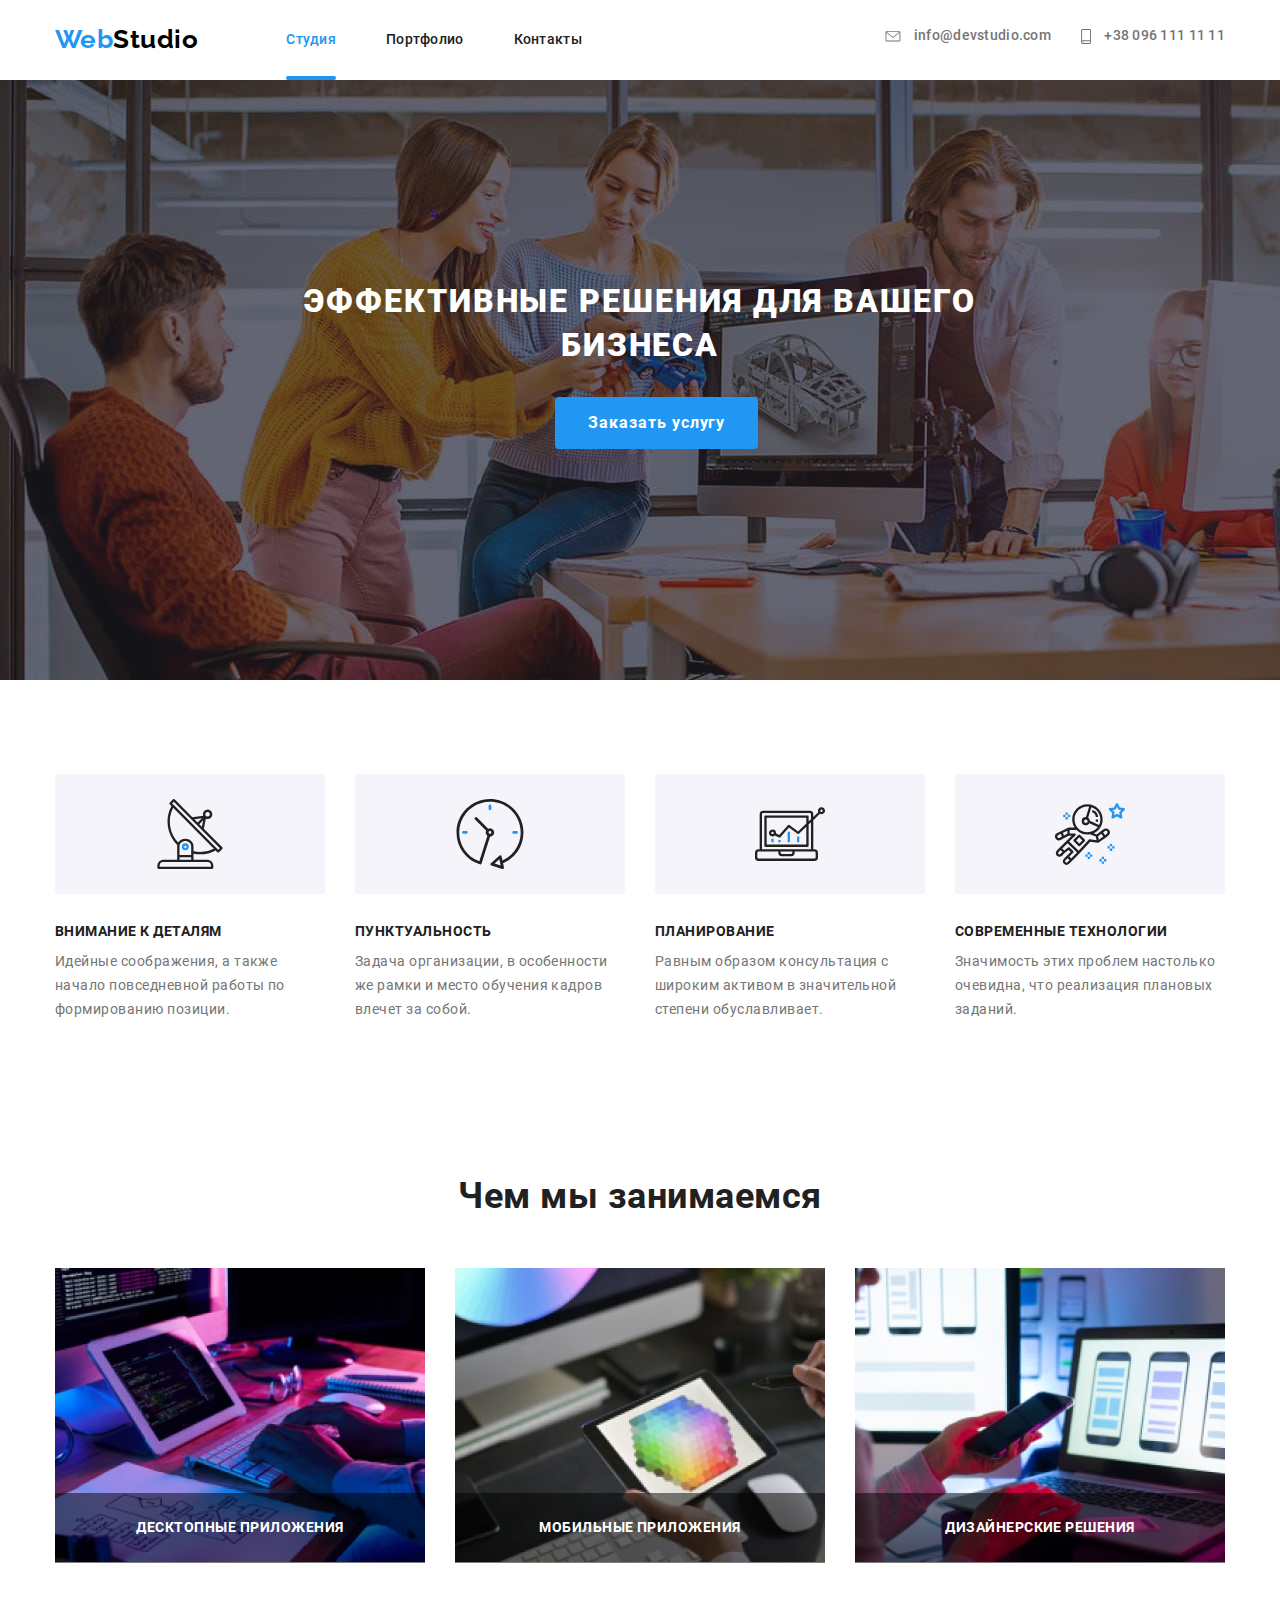
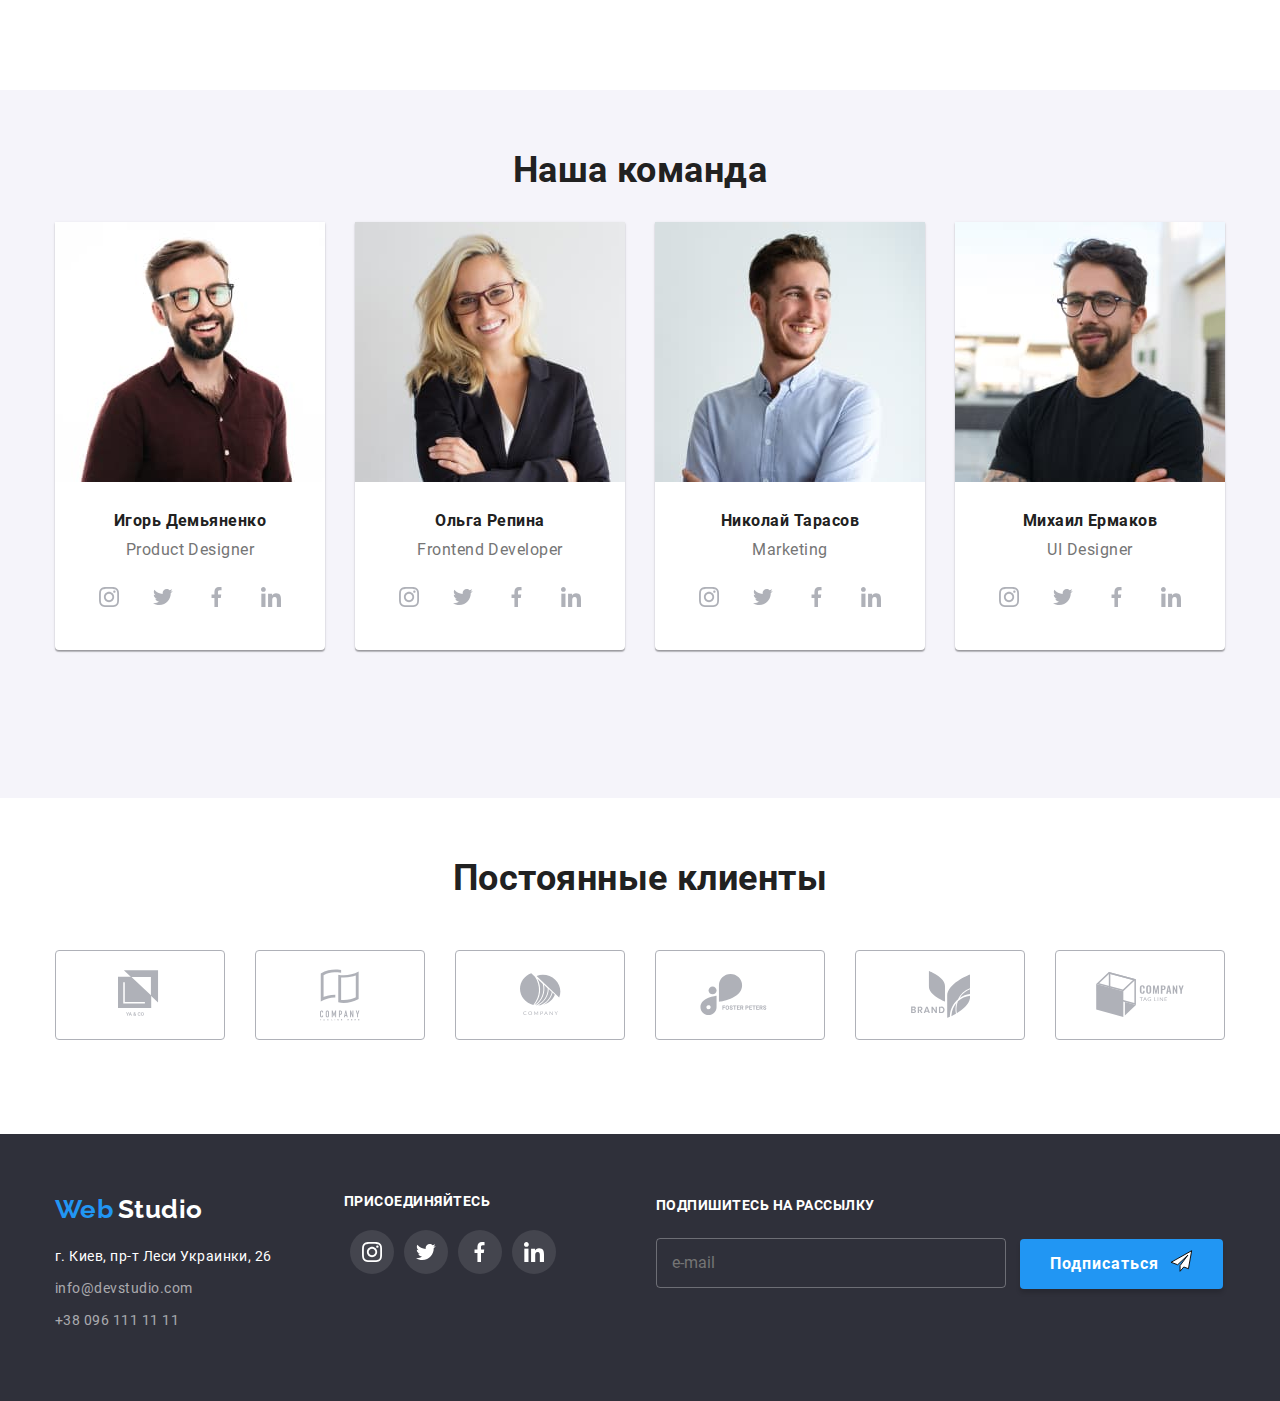
==== commit 729d2bf2: "Добавляет локальные шрифты, доработана мобильная адаптивка" ====
--- a/index.html
+++ b/index.html
@@ -4,10 +4,6 @@
     <meta charset="UTF-8" />
     <meta name="viewport" content="width=device-width, initial-scale=1.0" />
     <title>Document</title>
-    <link
-      href="https://fonts.googleapis.com/css2?family=Raleway:wght@700&family=Roboto:wght@400;500;700;900&display=swap"
-      rel="stylesheet"
-    />
     <link rel="stylesheet" href="./css/main.min.css" />
   </head>
   <body class="body">
--- a/css/main.min.css
+++ b/css/main.min.css
@@ -1,2 +1,2 @@
-/*! normalize.css v8.0.1 | MIT License | github.com/necolas/normalize.css */html{line-height:1.15;-webkit-text-size-adjust:100%}body{margin:0}main{display:block}h1{font-size:2em;margin:0.67em 0}hr{-webkit-box-sizing:content-box;box-sizing:content-box;height:0;overflow:visible}pre{font-family:monospace, monospace;font-size:1em}a{background-color:transparent}abbr[title]{border-bottom:none;text-decoration:underline;-webkit-text-decoration:underline dotted;text-decoration:underline dotted}b,strong{font-weight:bolder}code,kbd,samp{font-family:monospace, monospace;font-size:1em}small{font-size:80%}sub,sup{font-size:75%;line-height:0;position:relative;vertical-align:baseline}sub{bottom:-0.25em}sup{top:-0.5em}img{border-style:none}button,input,optgroup,select,textarea{font-family:inherit;font-size:100%;line-height:1.15;margin:0}button,input{overflow:visible}button,select{text-transform:none}button,[type="button"],[type="reset"],[type="submit"]{-webkit-appearance:button}button::-moz-focus-inner,[type="button"]::-moz-focus-inner,[type="reset"]::-moz-focus-inner,[type="submit"]::-moz-focus-inner{border-style:none;padding:0}button:-moz-focusring,[type="button"]:-moz-focusring,[type="reset"]:-moz-focusring,[type="submit"]:-moz-focusring{outline:1px dotted ButtonText}fieldset{padding:0.35em 0.75em 0.625em}legend{-webkit-box-sizing:border-box;box-sizing:border-box;color:inherit;display:table;max-width:100%;padding:0;white-space:normal}progress{vertical-align:baseline}textarea{overflow:auto}[type="checkbox"],[type="radio"]{-webkit-box-sizing:border-box;box-sizing:border-box;padding:0}[type="number"]::-webkit-inner-spin-button,[type="number"]::-webkit-outer-spin-button{height:auto}[type="search"]{-webkit-appearance:textfield;outline-offset:-2px}[type="search"]::-webkit-search-decoration{-webkit-appearance:none}::-webkit-file-upload-button{-webkit-appearance:button;font:inherit}details{display:block}summary{display:list-item}template{display:none}[hidden]{display:none}.body{margin:0;padding:0;font-family:"Roboto",sans-serif;color:#212121;letter-spacing:.03em}ul{list-style:none;margin:0;padding:0}.header-nav{display:-webkit-box;display:-ms-flexbox;display:flex;-webkit-box-pack:justify;-ms-flex-pack:justify;justify-content:space-between;-webkit-box-align:center;-ms-flex-align:center;align-items:center;height:80px;width:450px;margin-left:auto;margin-right:auto;padding-left:15px;padding-right:15px}.web{font-family:"Raleway",sans-serif;color:#2196f3;font-size:26px;line-height:1.2}.web-studio{font-weight:700;text-decoration:none}.studio{font-family:"Raleway",sans-serif;color:#000000;font-size:26px;line-height:1.2}.head-nav .item{position:relative}.head-nav.phone{margin-left:auto}.head-nav .link{display:block;padding-bottom:40px;font-weight:500;font-size:14px;line-height:1.14;letter-spacing:0.02em;color:#212121;text-decoration:none;-webkit-transition:all 250ms cubic-bezier(0.4, 0, 0.2, 1);transition:all 250ms cubic-bezier(0.4, 0, 0.2, 1)}.head-nav .link.current{margin-top:40px;padding-bottom:8px;margin-bottom:32px;color:#2196f3;-webkit-transition:all 250ms cubic-bezier(0.4, 0, 0.2, 1);transition:all 250ms cubic-bezier(0.4, 0, 0.2, 1)}.head-nav .link:hover,.head-nav .link:focus{color:#2196f3}.head-nav .item-phone{margin-top:20px;margin-bottom:16px}.head-nav .link-phone{color:#757575;fill:#757575;font-size:14px;line-height:1.14;letter-spacing:0.02em;font-weight:500;text-decoration:none;-webkit-transition:all 250ms cubic-bezier(0.4, 0, 0.2, 1);transition:all 250ms cubic-bezier(0.4, 0, 0.2, 1)}.link.current::after{content:"";display:block;position:absolute;left:0;bottom:3px;width:50px;height:4px;border-radius:2px;background-color:#2196f3;margin-left:195px}.main{background-color:#ffffff}.link-phone .icon-letter{width:16px;height:11.2px;margin:0;margin-right:10px;vertical-align:middle}.link-phone .icon-phone{width:10px;height:15px;margin:0;margin-right:10px;vertical-align:middle}.link-phone:hover,.link-phone:focus{color:#2196f3;fill:#2196f3;-webkit-transition:all 250ms cubic-bezier(0.4, 0, 0.2, 1);transition:all 250ms cubic-bezier(0.4, 0, 0.2, 1)}@media (max-width: 767px){.menu-button{display:-webkit-inline-box;display:-ms-inline-flexbox;display:inline-flex;margin:0;padding:0;border:none;background-color:transparent}.icon-close{display:none}.is-open .icon-close{display:block}.is-open .icon-menu{display:none}.head-none{display:none;position:absolute;top:100%;left:0;width:440px;background-color:#fff;height:353px;padding:20px;text-align:center}.head-none.is-open{display:block}.header{position:relative}}@media (min-width: 768px){.header-nav{width:738px;margin:0;display:-webkit-box;display:-ms-flexbox;display:flex}.header-nav .web-studio{width:124px;display:contents}.head-none{display:-webkit-box;display:-ms-flexbox;display:flex;width:100%;-webkit-box-align:center;-ms-flex-align:center;align-items:center;-webkit-box-pack:justify;-ms-flex-pack:justify;justify-content:space-between}.menu-button{display:none}.head-nav{display:-webkit-box;display:-ms-flexbox;display:flex;-webkit-box-align:center;-ms-flex-align:center;align-items:center;-webkit-box-align:baseline;-ms-flex-align:baseline;align-items:baseline;width:738px}.head-nav .item{margin-right:50px}.head-nav .item:last-child{margin-right:50px}.head-nav .item:first-child{margin-left:88px}.head-nav.phone{display:block}.head-nav .item-phone{margin-bottom:10px;margin-top:0}.link.current::after{content:"";display:block;position:absolute;bottom:1px;width:50px;height:4px;border-radius:2px;background-color:#2196f3;width:100%;margin-bottom:7px;margin-left:0}}@media (min-width: 1200px){.link.current::after{margin-bottom:-1px}.head-none{display:-webkit-box;display:-ms-flexbox;display:flex;width:100%;-webkit-box-align:center;-ms-flex-align:center;align-items:center;-webkit-box-pack:justify;-ms-flex-pack:justify;justify-content:space-between}.header-nav{width:1170px;margin:0;display:-webkit-box;display:-ms-flexbox;display:flex;-webkit-box-align:center;-ms-flex-align:center;align-items:center;height:80px;width:1170px;margin-left:auto;margin-right:auto;padding-left:15px;padding-right:15px}.head-nav{width:1170px;display:-webkit-box;display:-ms-flexbox;display:flex;height:80px;-webkit-box-align:center;-ms-flex-align:center;align-items:center}.head-nav .item{position:relative;display:-webkit-inline-box;display:-ms-inline-flexbox;display:inline-flex;height:80px;margin-right:0}.head-nav .item+.item{margin-left:50px}.head-nav .item-phone+.item-phone{margin-left:30px}.head-nav.phone{margin-left:auto;display:-webkit-box;display:-ms-flexbox;display:flex;margin-left:190px}.head-nav .link{display:block;padding-top:32px}.head-nav .link.current{margin-top:0px}}.container{width:100%;margin-left:auto;margin-right:auto;padding-left:15px;padding-right:15px}@media (min-width: 450px){.container{width:450px}}@media (min-width: 768px){.container{width:768px}}@media (min-width: 1200px){.container{width:1200px}}h1{margin:auto;padding-top:200px;padding-bottom:30px;font-weight:900;font-size:44px;line-height:1.36;text-align:center;letter-spacing:0.06em;text-transform:uppercase;color:#fff}.button{margin-left:125px;border-radius:4px;padding:10px 32px;min-width:200px;border:1px solid transparent;font-weight:700;font-size:16px;line-height:1.87;letter-spacing:0.06em;background-color:#2196f3;color:#fff;cursor:pointer}.section-order{background-image:-webkit-gradient(linear, left top, left bottom, from(rgba(47,48,58,0.4)), to(rgba(47,48,58,0.4))),url(../../img/Header.jpg);background-image:linear-gradient(rgba(47,48,58,0.4), rgba(47,48,58,0.4)),url(../../img/Header.jpg);height:600px;max-width:1600px;margin-left:auto;margin-right:auto}@media screen and (min-width: 768px){.button{margin-left:250px}}@media screen and (min-width: 1200px){h1{padding-left:237px;padding-right:237px;padding-top:200px;padding-bottom:30px;width:696px}.button{margin-left:500px}}.list-advantage{text-align:left}.list-advantage .style:last-child{padding-bottom:60px}.section-advantage{padding-top:94px}.section-advantage .title{margin:0;margin-bottom:10px;font-size:14px;line-height:1.14;text-transform:uppercase}.section-advantage .text{margin:0;font-size:14px;line-height:1.71;color:#757575}.style .icon{background-color:#f5f4fa;background-repeat:no-repeat;background-position:50% 50%;height:120px;border-radius:4px;margin-bottom:30px}.antenna{background-image:url(../img/antenna.svg)}.clock{background-image:url(../img/clock.svg)}.diagrama{background-image:url(../img/diagram.svg)}.astronaut{background-image:url(../img/astronaut.svg)}.icon .img{margin:25px 100px}@media (min-width: 768px){.container{width:738px}}@media (min-width: 768px){.list-advantage{display:-webkit-box;display:-ms-flexbox;display:flex;-ms-flex-wrap:wrap;flex-wrap:wrap;-webkit-box-pack:justify;-ms-flex-pack:justify;justify-content:space-between;width:738px}}@media screen and (min-width: 768px){.style{width:calc((100% - 30px) / 2)}.style:nth-child(-n+2){margin-bottom:30px}}@media (min-width: 1200px){.container{width:1170px}.list-advantage{width:1170px}.list-advantage .style+.style{margin-left:30px}}@media screen and (min-width: 1200px){.style{width:270px}}.list-services{display:-webkit-box;display:-ms-flexbox;display:flex}.list-services .style{width:370px;position:relative}.list-services .style+.style{margin-left:30px}.section-services{display:none;padding-top:94px;padding-bottom:94px}.section-services .title{margin:0;margin-bottom:50px;font-size:36px;line-height:1.16;text-align:center}.section-services .caption{position:absolute;background-color:rgba(0,0,0,0.5);width:370px;height:43px;margin:0;padding-top:27px;bottom:0;margin-bottom:3px;font-size:14px;line-height:1.14;font-weight:600;text-align:center;text-transform:uppercase;color:#fff}@media screen and (min-width: 768px){.style:nth-child(-n+3){margin-bottom:30px}}@media (min-width: 1200px){.section-services{display:block}}.section-team{height:2791px;background-color:#f5f4fa;margin:auto}.section-team .title{padding-top:60px;margin:0;margin-bottom:30px;font-size:36px;line-height:1.16;text-align:center}.section-team .caption{margin:0;margin-top:30px;margin-bottom:10px;font-size:16px;line-height:1.18;text-align:center}.section-team .text{margin:0;margin-bottom:16px;font-size:16px;line-height:1.18;text-align:center;color:#757575}.list-team .style{background-color:#fff;margin-bottom:30px;height:622px;-webkit-box-shadow:0px 1px 3px rgba(0,0,0,0.12),0px 1px 1px rgba(0,0,0,0.14),0px 2px 1px rgba(0,0,0,0.2);box-shadow:0px 1px 3px rgba(0,0,0,0.12),0px 1px 1px rgba(0,0,0,0.14),0px 2px 1px rgba(0,0,0,0.2);border-radius:0px 0px 4px 4px}.style-img{display:block;max-width:100%;height:auto}.icon-social{fill:#afb1b8;width:20px;height:20px;-webkit-transition:all 250ms cubic-bezier(0.4, 0, 0.2, 1);transition:all 250ms cubic-bezier(0.4, 0, 0.2, 1)}.social{display:-webkit-box;display:-ms-flexbox;display:flex;margin-left:32px;margin-right:32px;-webkit-box-align:center;-ms-flex-align:center;align-items:center;-webkit-box-pack:center;-ms-flex-pack:center;justify-content:center}.social-logo .link{display:-webkit-inline-box;display:-ms-inline-flexbox;display:inline-flex;background-color:#fff;-webkit-box-align:center;-ms-flex-align:center;align-items:center;-webkit-box-pack:center;-ms-flex-pack:center;justify-content:center;width:44px;height:44px;border-radius:50px;-webkit-transition:all 250ms cubic-bezier(0.4, 0, 0.2, 1);transition:all 250ms cubic-bezier(0.4, 0, 0.2, 1)}.social-logo .link:hover,.social-logo .link:focus{background-color:#2196f3}.social-logo .link:hover .icon-social,.social-logo .link:focus .icon-social{fill:#fff}.social .social-logo+.social-logo{margin-left:10px}@media (min-width: 768px){.list-team{display:-webkit-box;display:-ms-flexbox;display:flex;-ms-flex-wrap:wrap;flex-wrap:wrap;-webkit-box-pack:justify;-ms-flex-pack:justify;justify-content:space-between;width:738px}}@media screen and (min-width: 768px){.list-team .style{width:calc((100% - 30px) / 2);height:536px}}@media screen and (min-width: 768px){.section-team{height:1285px}}@media (min-width: 1200px){.list-team .style{width:270px;height:428px}.list-team{width:1170px}.section-team{height:708px}}.list-firm{display:-webkit-box;display:-ms-flexbox;display:flex;-ms-flex-wrap:wrap;flex-wrap:wrap}.list-firm .style+.style{margin-bottom:30px}.list-firm .style:nth-child(2n){margin-left:30px}.section-firm{padding-top:60px;padding-bottom:64px}.section-firm .title{margin:0;margin-bottom:50px;font-size:36px;line-height:1.16;text-align:center}.style .link-firm{width:210px;height:90px;display:-webkit-inline-box;display:-ms-inline-flexbox;display:inline-flex;-webkit-box-align:center;-ms-flex-align:center;align-items:center;-webkit-box-pack:center;-ms-flex-pack:center;justify-content:center;fill:#afb1b8;border:1px solid #afb1b8;-webkit-box-sizing:border-box;box-sizing:border-box;border-radius:4px;-webkit-transition:all 250ms cubic-bezier(0.4, 0, 0.2, 1);transition:all 250ms cubic-bezier(0.4, 0, 0.2, 1)}.link-firm:hover,.link-firm:focus{border-color:#2196f3;color:#2196f3;fill:#2196f3}@media (min-width: 768px){.list-firm{display:-webkit-box;display:-ms-flexbox;display:flex;-ms-flex-wrap:wrap;flex-wrap:wrap;-webkit-box-pack:justify;-ms-flex-pack:justify;justify-content:space-between;width:738px}}@media screen and (min-width: 768px){.list-firm .style{width:226px}.list-firm .style:nth-child(2n){margin-left:0px}.style .link-firm{width:226px}}@media (min-width: 1200px){.list-firm{width:1170px}}@media screen and (min-width: 1200px){.list-firm .style{width:170px}.style .link-firm{width:170px}}.container .web-studio{text-align:left}.container .footer-list .style{margin-bottom:60px;text-align:center}.container .footer-list .icon-social{fill:#fff}.container .footer-list .link{display:-webkit-inline-box;display:-ms-inline-flexbox;display:inline-flex;background-color:rgba(255,255,255,0.1);-webkit-box-align:center;-ms-flex-align:center;align-items:center;-webkit-box-pack:center;-ms-flex-pack:center;justify-content:center;width:44px;height:44px;border-radius:50px;-webkit-transition:all 250ms cubic-bezier(0.4, 0, 0.2, 1);transition:all 250ms cubic-bezier(0.4, 0, 0.2, 1)}.address{margin-top:20px}.footer{background-color:#2f303a;display:-webkit-box;display:-ms-flexbox;display:flex;-webkit-box-pack:justify;-ms-flex-pack:justify;justify-content:space-between;padding-top:60px;padding-bottom:60px}.footer .link:hover,.footer .link:focus{background-color:#2196f3}.footer .studio{font-family:"Raleway",sans-serif;color:#fff;font-size:26px;line-height:1.2;text-decoration:none}.footer .text{padding-bottom:8px;margin:0;font-size:14px;line-height:1.71;color:#fff;font-style:normal;margin-right:0}.footer .link-phone{display:inline-block;padding-bottom:8px;text-align:left;font-style:normal;font-size:14px;line-height:1.71;color:rgba(255,255,255,0.6);text-decoration:none;-webkit-transition:all 250ms cubic-bezier(0.4, 0, 0.2, 1);transition:all 250ms cubic-bezier(0.4, 0, 0.2, 1)}.footer-logo{display:-webkit-box;display:-ms-flexbox;display:flex;width:206px;margin:auto}.footer .title{margin:0;margin-bottom:20px;font-size:14px;line-height:1.14;text-transform:uppercase;color:#fff}.footer .link-phone:hover,.footer .link-phone:focus{color:#2196f3}.style-footer{position:relative;text-align:left;text-align:center}.web-studio-footer{width:500px;padding-bottom:20px;text-decoration:none}.footer-logo .footer-list+.footer-list{margin-left:10px}.title-footer{text-transform:uppercase;margin:0;font-size:14px;line-height:1.71;color:#fff;font-style:normal;width:230px;margin-right:0}.text-write{margin-bottom:20px;margin-top:20px;margin-right:10px;width:358px;height:50px;padding:15px;border:1px solid rgba(255,255,255,0.3);-webkit-box-sizing:border-box;box-sizing:border-box;background-color:inherit;border-radius:4px;font-size:16px;color:rgba(255,255,255,0.6)}.send{margin-left:10px;width:24px;height:24px;fill:#fff}.btn-studio.footer{display:-webkit-inline-box;display:-ms-inline-flexbox;display:inline-flex;left:100%;top:31%;padding:10px 30px;min-width:200px;height:50px;vertical-align:middle;border-radius:4px;-webkit-box-shadow:0px 4px 4px rgba(0,0,0,0.15);box-shadow:0px 4px 4px rgba(0,0,0,0.15);color:#ffffff;background-color:#2196f3;font-family:inherit;font-weight:700;font-size:16px;line-height:1.87;letter-spacing:0.06em;-webkit-transition:color 250ms cubic-bezier(0.4, 0, 0.2, 1),background-color 250ms cubic-bezier(0.4, 0, 0.2, 1);transition:color 250ms cubic-bezier(0.4, 0, 0.2, 1),background-color 250ms cubic-bezier(0.4, 0, 0.2, 1);cursor:pointer;outline:none;border:none}@media (min-width: 768px){.footer-list{display:-webkit-box;display:-ms-flexbox;display:flex;-ms-flex-wrap:wrap;flex-wrap:wrap;-webkit-box-pack:justify;-ms-flex-pack:justify;justify-content:space-between;width:738px}.container .footer-list .style{margin-bottom:0}.text-write{width:450px}}@media screen and (min-width: 768px){.style-footer:last-child{width:100%;margin-top:60px}}@media screen and (min-width: 1200px){.footer-list{-ms-flex-wrap:inherit;flex-wrap:inherit;width:1170px}.container .footer-list .style{text-align:left;width:450px}.container .footer-list .style+.style{margin-left:70px;margin-right:93px}.style-footer:last-child{width:100%;margin-top:0px;text-align:left}.text-write{width:350px}.btn-studio.footer{position:absolute;left:64%}}.hidden{visibility:hidden;margin:0;padding:0}.visibility{display:block;width:0px;height:0px}.nav-btn{display:-webkit-box;display:-ms-flexbox;display:flex;padding-top:94px;-webkit-box-pack:center;-ms-flex-pack:center;justify-content:center;text-align:center;-ms-flex-wrap:wrap;flex-wrap:wrap;-webkit-box-pack:left;-ms-flex-pack:left;justify-content:left}.nav-btn .btn-list{margin-right:8px}.section-nav .button-nav{padding:6px 22px;font-weight:700;font-size:16px;line-height:1.62;border-radius:4px;color:#212121;border:1px solid transparent;-webkit-transition:all 250ms cubic-bezier(0.4, 0, 0.2, 1);transition:all 250ms cubic-bezier(0.4, 0, 0.2, 1)}.section-nav .button-nav:hover,.section-nav .button-nav:focus{background-color:#2196f3;color:#fff;cursor:pointer}@media screen and (min-width: 768px){.nav-btn{-webkit-box-pack:center;-ms-flex-pack:center;justify-content:center}}.work-list{display:-webkit-box;display:-ms-flexbox;display:flex;-ms-flex-wrap:wrap;flex-wrap:wrap}.work-list .work-item{margin-bottom:27px;text-align:left;border:1px solid #eeeeee;-webkit-transition:all 250ms cubic-bezier(0.4, 0, 0.2, 1);transition:all 250ms cubic-bezier(0.4, 0, 0.2, 1)}.work-list .work-item:nth-child(3n){margin-right:0px}.work-list .work-item:nth-last-child(-n+3){margin-bottom:0px}.work-item{width:450px}.work-item:hover,.work-item:focus{-webkit-box-shadow:0px 1px 1px rgba(0,0,0,0.12),0px 4px 4px rgba(0,0,0,0.06),1px 4px 6px rgba(0,0,0,0.16);box-shadow:0px 1px 1px rgba(0,0,0,0.12),0px 4px 4px rgba(0,0,0,0.06),1px 4px 6px rgba(0,0,0,0.16)}.link .section{position:relative;overflow:hidden}.link .section::before{display:inline-block;content:"";position:absolute;width:100%;height:100%;top:0;background-color:rgba(33,150,243,0.9);opacity:0;-webkit-transform:translateY(100%);transform:translateY(100%);-webkit-transition-duration:250ms;transition-duration:250ms;-webkit-transition-timing-function:cubic-bezier(0.4, 0, 0.2, 1);transition-timing-function:cubic-bezier(0.4, 0, 0.2, 1)}.section-work{padding-top:50px;padding-bottom:94px}.section-work .caption{position:absolute;content:"";top:63px;left:24px;right:24px;bottom:63px;margin:0;opacity:0;-webkit-transform:translateY(100%);transform:translateY(100%);-webkit-transition-duration:250ms;transition-duration:250ms;-webkit-transition-timing-function:cubic-bezier(0.4, 0, 0.2, 1);transition-timing-function:cubic-bezier(0.4, 0, 0.2, 1);font-size:18px;line-height:1.55;color:#fff}.section-work .title{display:block;margin:0;margin-right:24px;margin-left:24px;margin-top:20px;margin-bottom:4px;font-size:18px;line-height:2;letter-spacing:0.06em;font-weight:700;color:#212121}.section-work .text{display:block;margin:0;margin-right:24px;margin-left:24px;margin-bottom:20px;font-size:16px;line-height:1.87;color:#757575}.section-work .link{text-decoration:none}.link:hover .section::before,.link:focus .section::before{opacity:1;-webkit-transform:translateY(0);transform:translateY(0)}.link:hover .caption,.link:focus .caption{opacity:1;-webkit-transform:translateY(0);transform:translateY(0)}@media screen and (min-width: 768px){.work-item{width:350px;margin-bottom:30px}.work-item:nth-child(2n){margin-left:30px}}@media screen and (min-width: 768px){.work-item{margin-bottom:30px}}@media screen and (min-width: 1200px){.work-item{margin-right:27px;margin-bottom:27px;text-align:left}.work-item .work-item{width:370px}.work-item:nth-child(2n){margin-left:0px}}.backdrop{position:fixed;top:0;left:0;width:100%;height:100%;opacity:1;background-color:rgba(0,0,0,0.2);-webkit-transition:opacity 250ms cubic-bezier(0.4, 0, 0.2, 1);transition:opacity 250ms cubic-bezier(0.4, 0, 0.2, 1)}.backdrop.is-hidden{opacity:0;pointer-events:none}.backdrop.is-hidden .modal{-webkit-transform:translate(-50%, -50%) scale(1.2);transform:translate(-50%, -50%) scale(1.2)}.modal{position:absolute;top:50%;left:50%;padding:40px;width:380px;height:609px;-webkit-transform:translate(-50%, -50%) scale(1);transform:translate(-50%, -50%) scale(1);-webkit-transition:-webkit-transform 250ms cubic-bezier(0.4, 0, 0.2, 1);transition:-webkit-transform 250ms cubic-bezier(0.4, 0, 0.2, 1);transition:transform 250ms cubic-bezier(0.4, 0, 0.2, 1);transition:transform 250ms cubic-bezier(0.4, 0, 0.2, 1), -webkit-transform 250ms cubic-bezier(0.4, 0, 0.2, 1);background-color:#fff}.modal-form{width:370px}.modal-form label{font-weight:400;font-size:12px;line-height:1.16;letter-spacing:0.01em}.modal-form .checkbox-label{-webkit-box-align:center;-ms-flex-align:center;align-items:center;margin-bottom:30px;font-weight:400;font-size:14px;line-height:1.71;letter-spacing:0.03em;color:#212121;text-transform:none}.form-title{margin-top:0;margin-bottom:30px;font-weight:700;font-size:20px;line-height:1.15;text-align:center;color:#212121}.form-input{font-family:"Roboto",sans-serif;padding:12px 12px 12px 42px;color:#212121;outline-color:#2196f3;border:1px solid rgba(33,33,33,0.2);border-radius:4px;cursor:pointer}.form-group{position:relative;display:-webkit-box;display:-ms-flexbox;display:flex;-webkit-box-orient:vertical;-webkit-box-direction:reverse;-ms-flex-direction:column-reverse;flex-direction:column-reverse;margin-bottom:10px}.form-label{display:block;margin-bottom:4px}.input-icon{position:absolute;top:55%;left:16px}.form-input:focus+.input-icon{fill:#2196f3}.input-icon.name{width:12px;height:12px}.input-icon.phone{width:13px;height:13px}.input-icon.mail{width:15px;height:12px}.comment .textarea{font-family:"Roboto",sans-serif;display:-webkit-box;display:-ms-flexbox;display:flex;padding:0;padding-top:12px;padding-left:16px;margin-bottom:20px;height:120px;width:355px;resize:none;outline-color:#2196f3;cursor:pointer;border:1px solid rgba(33,33,33,0.2);border-radius:4px}.form-button{text-align:center}.snd-btn{min-width:200px;padding:10px 55px;margin-left:auto;margin-right:auto;background:#2196f3;color:#fff;border-color:transparent;-webkit-box-shadow:0px 4px 4px rgba(0,0,0,0.15);box-shadow:0px 4px 4px rgba(0,0,0,0.15);border-radius:4px;font-weight:700;font-size:16px;line-height:1.87;letter-spacing:0.06em;cursor:pointer}.cls-btn{display:-webkit-box;display:-ms-flexbox;display:flex;-webkit-box-align:center;-ms-flex-align:center;align-items:center;-webkit-box-pack:center;-ms-flex-pack:center;justify-content:center;position:absolute;top:8px;right:8px;width:30px;height:30px;border-radius:50%;border:1px solid rgba(0,0,0,0.1);background-color:#fff;cursor:pointer}.cls-btn-icon{height:30px}.cls-btn-icon:focus,.cls-btn-icon:hover{fill:#2196f3}.checkbox{position:absolute;clip:rect(1px 1px 1px 1px);clip:rect(1px, 1px, 1px, 1px);padding:0;border:0;height:1px;width:1px;overflow:hidden}.checkbox-icon{display:inline-block;width:16px;height:15px;margin-right:7px;border:1px solid #212121;border-radius:2px;fill:none}.checkbox:checked+.checkbox-icon{border-color:transparent;background-color:#2196f3;background-origin:border-box;background-size:contain;fill:#fff}input:valid:not(:placeholder-shown){border-color:lime;color:green}input:invalid:not(:placeholder-shown){border-color:red;color:red}@media (min-width: 768px){.modal{position:absolute;top:50%;left:50%;padding:40px;width:370px;height:609px;-webkit-transform:translate(-50%, -50%) scale(1);transform:translate(-50%, -50%) scale(1);-webkit-transition:-webkit-transform 250ms cubic-bezier(0.4, 0, 0.2, 1);transition:-webkit-transform 250ms cubic-bezier(0.4, 0, 0.2, 1);transition:transform 250ms cubic-bezier(0.4, 0, 0.2, 1);transition:transform 250ms cubic-bezier(0.4, 0, 0.2, 1), -webkit-transform 250ms cubic-bezier(0.4, 0, 0.2, 1);background-color:#fff}.modal-form{width:370px}}@media (min-width: 1200px){.modal{position:absolute;top:50%;left:50%;padding:40px;width:448px;height:541px;-webkit-transform:translate(-50%, -50%) scale(1);transform:translate(-50%, -50%) scale(1);-webkit-transition:-webkit-transform 250ms cubic-bezier(0.4, 0, 0.2, 1);transition:-webkit-transform 250ms cubic-bezier(0.4, 0, 0.2, 1);transition:transform 250ms cubic-bezier(0.4, 0, 0.2, 1);transition:transform 250ms cubic-bezier(0.4, 0, 0.2, 1), -webkit-transform 250ms cubic-bezier(0.4, 0, 0.2, 1);background-color:#fff}.modal-form{width:448px}.modal-form label{font-weight:400;font-size:12px;line-height:1.16;letter-spacing:0.01em}.modal-form .checkbox-label{display:-webkit-box;display:-ms-flexbox;display:flex;-webkit-box-align:center;-ms-flex-align:center;align-items:center;padding-left:13px;margin-bottom:30px;font-weight:400;font-size:14px;line-height:1.71;letter-spacing:0.03em;color:#212121;text-transform:none}.comment .textarea{font-family:"Roboto",sans-serif;display:-webkit-box;display:-ms-flexbox;display:flex;padding:0;padding-top:12px;padding-left:16px;margin-bottom:20px;height:120px;width:430px;resize:none;outline-color:#2196f3;cursor:pointer;border:1px solid rgba(33,33,33,0.2);border-radius:4px}}
+@font-face{font-family:"Roboto";font-style:normal;font-weight:400;src:local("Roboto"),local("Roboto-Regular"),url("../fonts/roboto-v20-latin_cyrillic-regular.woff2") format("woff2"),url("../fonts/roboto-v20-latin_cyrillic-regular.woff") format("woff")}@font-face{font-family:"Roboto";font-style:normal;font-weight:500;src:local("Roboto Medium"),local("Roboto-Medium"),url("../fonts/roboto-v20-latin_cyrillic-500.woff2") format("woff2"),url("../fonts/roboto-v20-latin_cyrillic-500.woff") format("woff")}@font-face{font-family:"Roboto";font-style:normal;font-weight:700;src:local("Roboto Bold"),local("Roboto-Bold"),url("../fonts/roboto-v20-latin_cyrillic-700.woff2") format("woff2"),url("../fonts/roboto-v20-latin_cyrillic-700.woff") format("woff")}@font-face{font-family:"Roboto";font-style:normal;font-weight:900;src:local("Roboto Black"),local("Roboto-Black"),url("../fonts/roboto-v20-latin_cyrillic-900.woff2") format("woff2"),url("../fonts/roboto-v20-latin_cyrillic-900.woff") format("woff")}@font-face{font-family:"Raleway";font-style:normal;font-weight:700;src:local(""),url("../fonts/raleway-v17-latin_cyrillic-700.woff2") format("woff2"),url("../fonts/raleway-v17-latin_cyrillic-700.woff") format("woff")}/*! normalize.css v8.0.1 | MIT License | github.com/necolas/normalize.css */html{line-height:1.15;-webkit-text-size-adjust:100%}body{margin:0}main{display:block}h1{font-size:2em;margin:0.67em 0}hr{-webkit-box-sizing:content-box;box-sizing:content-box;height:0;overflow:visible}pre{font-family:monospace, monospace;font-size:1em}a{background-color:transparent}abbr[title]{border-bottom:none;text-decoration:underline;-webkit-text-decoration:underline dotted;text-decoration:underline dotted}b,strong{font-weight:bolder}code,kbd,samp{font-family:monospace, monospace;font-size:1em}small{font-size:80%}sub,sup{font-size:75%;line-height:0;position:relative;vertical-align:baseline}sub{bottom:-0.25em}sup{top:-0.5em}img{border-style:none}button,input,optgroup,select,textarea{font-family:inherit;font-size:100%;line-height:1.15;margin:0}button,input{overflow:visible}button,select{text-transform:none}button,[type="button"],[type="reset"],[type="submit"]{-webkit-appearance:button}button::-moz-focus-inner,[type="button"]::-moz-focus-inner,[type="reset"]::-moz-focus-inner,[type="submit"]::-moz-focus-inner{border-style:none;padding:0}button:-moz-focusring,[type="button"]:-moz-focusring,[type="reset"]:-moz-focusring,[type="submit"]:-moz-focusring{outline:1px dotted ButtonText}fieldset{padding:0.35em 0.75em 0.625em}legend{-webkit-box-sizing:border-box;box-sizing:border-box;color:inherit;display:table;max-width:100%;padding:0;white-space:normal}progress{vertical-align:baseline}textarea{overflow:auto}[type="checkbox"],[type="radio"]{-webkit-box-sizing:border-box;box-sizing:border-box;padding:0}[type="number"]::-webkit-inner-spin-button,[type="number"]::-webkit-outer-spin-button{height:auto}[type="search"]{-webkit-appearance:textfield;outline-offset:-2px}[type="search"]::-webkit-search-decoration{-webkit-appearance:none}::-webkit-file-upload-button{-webkit-appearance:button;font:inherit}details{display:block}summary{display:list-item}template{display:none}[hidden]{display:none}.body{margin:0;padding:0;font-family:"Roboto",sans-serif;color:#212121;letter-spacing:.03em}ul{list-style:none;margin:0;padding:0}.header-nav{display:-webkit-box;display:-ms-flexbox;display:flex;-webkit-box-pack:justify;-ms-flex-pack:justify;justify-content:space-between;-webkit-box-align:center;-ms-flex-align:center;align-items:center;height:80px;margin-left:auto;margin-right:auto;padding-left:15px;padding-right:15px}.web{font-family:"Raleway",sans-serif;color:#2196f3;font-size:26px;line-height:1.2}.web-studio{font-weight:700;text-decoration:none}.studio{font-family:"Raleway",sans-serif;color:#000000;font-size:26px;line-height:1.2}.head-nav .item{position:relative}.head-nav.phone{margin-left:auto}.head-nav .link{display:block;padding-bottom:40px;font-weight:500;font-size:14px;line-height:1.14;letter-spacing:0.02em;color:#212121;text-decoration:none;-webkit-transition:all 250ms cubic-bezier(0.4, 0, 0.2, 1);transition:all 250ms cubic-bezier(0.4, 0, 0.2, 1)}.head-nav .link.current{margin-top:40px;padding-bottom:8px;margin-bottom:32px;color:#2196f3;-webkit-transition:all 250ms cubic-bezier(0.4, 0, 0.2, 1);transition:all 250ms cubic-bezier(0.4, 0, 0.2, 1)}.head-nav .link:hover,.head-nav .link:focus{color:#2196f3}.head-nav .item-phone{margin-top:20px;margin-bottom:16px}.head-nav .link-phone{color:#757575;fill:#757575;font-size:14px;line-height:1.14;letter-spacing:0.02em;font-weight:500;text-decoration:none;-webkit-transition:all 250ms cubic-bezier(0.4, 0, 0.2, 1);transition:all 250ms cubic-bezier(0.4, 0, 0.2, 1)}.link.current::after{content:"";display:block;position:absolute;left:0;bottom:3px;width:50px;height:4px;border-radius:2px;background-color:#2196f3;margin-left:195px}.main{background-color:#ffffff}.link-phone .icon-letter{width:16px;height:11.2px;margin:0;margin-right:10px;vertical-align:middle}.link-phone .icon-phone{width:10px;height:15px;margin:0;margin-right:10px;vertical-align:middle}.link-phone:hover,.link-phone:focus{color:#2196f3;fill:#2196f3;-webkit-transition:all 250ms cubic-bezier(0.4, 0, 0.2, 1);transition:all 250ms cubic-bezier(0.4, 0, 0.2, 1)}@media screen and (min-width: 480px){.header-nav{width:450px;margin-left:auto;margin-right:auto;padding-left:15px;padding-right:15px}}@media (max-width: 767px){.menu-button{display:-webkit-inline-box;display:-ms-inline-flexbox;display:inline-flex;margin:0;padding:0;border:none;background-color:transparent}.icon-close{display:none}.is-open .icon-close{display:block}.is-open .icon-menu{display:none}.head-none{display:none;position:absolute;top:100%;left:0;width:440px;background-color:#fff;height:353px;padding:20px;text-align:center}.head-none.is-open{display:block}.header{position:relative}}@media (min-width: 768px){.header-nav{width:738px;margin:0;display:-webkit-box;display:-ms-flexbox;display:flex}.header-nav .web-studio{width:124px;display:contents}.head-none{display:-webkit-box;display:-ms-flexbox;display:flex;width:100%;-webkit-box-align:center;-ms-flex-align:center;align-items:center;-webkit-box-pack:justify;-ms-flex-pack:justify;justify-content:space-between}.menu-button{display:none}.head-nav{display:-webkit-box;display:-ms-flexbox;display:flex;-webkit-box-align:center;-ms-flex-align:center;align-items:center;-webkit-box-align:baseline;-ms-flex-align:baseline;align-items:baseline}.head-nav .item{margin-right:50px}.head-nav .item:last-child{margin-right:50px}.head-nav .item:first-child{margin-left:88px}.head-nav.phone{display:block}.head-nav .item-phone{margin-bottom:10px;margin-top:0}.link.current::after{content:"";display:block;position:absolute;bottom:1px;width:50px;height:4px;border-radius:2px;background-color:#2196f3;width:100%;margin-bottom:7px;margin-left:0}}@media (min-width: 1200px){.link.current::after{margin-bottom:-1px}.head-none{display:-webkit-box;display:-ms-flexbox;display:flex;width:100%;-webkit-box-align:center;-ms-flex-align:center;align-items:center;-webkit-box-pack:justify;-ms-flex-pack:justify;justify-content:space-between}.header-nav{width:1170px;margin:0;display:-webkit-box;display:-ms-flexbox;display:flex;-webkit-box-align:center;-ms-flex-align:center;align-items:center;height:80px;margin-left:auto;margin-right:auto;padding-left:15px;padding-right:15px}.head-nav{display:-webkit-box;display:-ms-flexbox;display:flex;height:80px;-webkit-box-align:center;-ms-flex-align:center;align-items:center}.head-nav .item{position:relative;display:-webkit-inline-box;display:-ms-inline-flexbox;display:inline-flex;height:80px;margin-right:0}.head-nav .item+.item{margin-left:50px}.head-nav .item-phone+.item-phone{margin-left:30px}.head-nav.phone{margin-left:auto;display:-webkit-box;display:-ms-flexbox;display:flex;margin-left:190px}.head-nav .link{display:block;padding-top:32px}.head-nav .link.current{margin-top:0px}}.container{width:290px;margin-left:auto;margin-right:auto;padding-left:15px;padding-right:15px}@media (min-width: 450px){.container{width:450px}}@media (min-width: 768px){.container{width:768px}}@media (min-width: 1200px){.container{width:1200px}}h1{margin:auto;padding-top:200px;padding-bottom:30px;font-weight:900;line-height:1.36;text-align:center;letter-spacing:0.06em;text-transform:uppercase;color:#fff}.button{margin-left:50px;border-radius:4px;padding:10px 32px;min-width:200px;border:1px solid transparent;font-weight:700;font-size:16px;line-height:1.87;letter-spacing:0.06em;background-color:#2196f3;color:#fff;cursor:pointer}.section-order{background-image:-webkit-gradient(linear, left top, left bottom, from(rgba(47,48,58,0.4)), to(rgba(47,48,58,0.4))),url(../../images/background/hero-desktop@1x.jpg);background-image:linear-gradient(rgba(47,48,58,0.4), rgba(47,48,58,0.4)),url(../../images/background/hero-desktop@1x.jpg);height:600px;max-width:1600px;margin-left:auto;margin-right:auto}@media screen and (min-width: 480px){.container{width:450px;margin-left:auto;margin-right:auto;padding-left:15px;padding-right:15px}.button{margin-left:125px}}@media screen and (min-width: 768px){.container{width:738px;margin-left:auto;margin-right:auto;padding-left:15px;padding-right:15px}.button{margin-left:250px}}@media screen and (min-width: 1200px){.container{width:1170px;margin-left:auto;margin-right:auto;padding-left:15px;padding-right:15px}h1{padding-left:237px;padding-right:237px;padding-top:200px;padding-bottom:30px;width:696px}.button{margin-left:500px}}.list-advantage{text-align:left}.list-advantage .style:last-child{padding-bottom:60px}.section-advantage{padding-top:94px}.section-advantage .title{margin:0;margin-bottom:10px;font-size:14px;line-height:1.14;text-transform:uppercase}.section-advantage .text{margin:0;font-size:14px;line-height:1.71;color:#757575}.style .icon{background-color:#f5f4fa;background-repeat:no-repeat;background-position:50% 50%;height:120px;border-radius:4px;margin-bottom:30px}.antenna{background-image:url(../img/antenna.svg)}.clock{background-image:url(../img/clock.svg)}.diagrama{background-image:url(../img/diagram.svg)}.astronaut{background-image:url(../img/astronaut.svg)}.icon .img{margin:25px 100px}@media screen and (min-width: 480px){.container{width:450px;margin-left:auto;margin-right:auto;padding-left:15px;padding-right:15px}}@media (min-width: 768px){.list-advantage{display:-webkit-box;display:-ms-flexbox;display:flex;-ms-flex-wrap:wrap;flex-wrap:wrap;-webkit-box-pack:justify;-ms-flex-pack:justify;justify-content:space-between;width:738px}}@media screen and (min-width: 768px){.container{width:738px;margin-left:auto;margin-right:auto;padding-left:15px;padding-right:15px}.style{width:calc((100% - 30px) / 2)}.style:nth-child(-n+2){margin-bottom:30px}}@media (min-width: 1200px){.container{width:1170px;margin-left:auto;margin-right:auto;padding-left:15px;padding-right:15px}.list-advantage{width:1170px}.list-advantage .style+.style{margin-left:30px}}@media screen and (min-width: 1200px){.style{width:270px}}.list-services{display:-webkit-box;display:-ms-flexbox;display:flex}.list-services .style{width:370px;position:relative}.list-services .style+.style{margin-left:30px}.section-services{display:none;padding-top:94px;padding-bottom:94px}.section-services .title{margin:0;margin-bottom:50px;font-size:36px;line-height:1.16;text-align:center}.section-services .caption{position:absolute;background-color:rgba(0,0,0,0.5);width:370px;height:43px;margin:0;padding-top:27px;bottom:0;margin-bottom:3px;font-size:14px;line-height:1.14;font-weight:600;text-align:center;text-transform:uppercase;color:#fff}@media screen and (min-width: 480px){.container{width:450px;margin-left:auto;margin-right:auto;padding-left:15px;padding-right:15px}}@media screen and (min-width: 768px){.container{width:738px;margin-left:auto;margin-right:auto;padding-left:15px;padding-right:15px}.style:nth-child(-n+3){margin-bottom:30px}}@media (min-width: 1200px){.container{width:1170px;margin-left:auto;margin-right:auto;padding-left:15px;padding-right:15px}.section-services{display:block}}.section-team{height:2791px;background-color:#f5f4fa;margin:auto}.section-team .title{padding-top:60px;margin:0;margin-bottom:30px;font-size:36px;line-height:1.16;text-align:center}.section-team .caption{margin:0;margin-top:30px;margin-bottom:10px;font-size:16px;line-height:1.18;text-align:center}.section-team .text{margin:0;margin-bottom:16px;font-size:16px;line-height:1.18;text-align:center;color:#757575}.list-team .style{background-color:#fff;margin-bottom:30px;height:622px;-webkit-box-shadow:0px 1px 3px rgba(0,0,0,0.12),0px 1px 1px rgba(0,0,0,0.14),0px 2px 1px rgba(0,0,0,0.2);box-shadow:0px 1px 3px rgba(0,0,0,0.12),0px 1px 1px rgba(0,0,0,0.14),0px 2px 1px rgba(0,0,0,0.2);border-radius:0px 0px 4px 4px}.style-img{display:block;max-width:100%;height:auto}.icon-social{fill:#afb1b8;width:20px;height:20px;-webkit-transition:all 250ms cubic-bezier(0.4, 0, 0.2, 1);transition:all 250ms cubic-bezier(0.4, 0, 0.2, 1)}.social{display:-webkit-box;display:-ms-flexbox;display:flex;margin-left:32px;margin-right:32px;-webkit-box-align:center;-ms-flex-align:center;align-items:center;-webkit-box-pack:center;-ms-flex-pack:center;justify-content:center}.social-logo .link{display:-webkit-inline-box;display:-ms-inline-flexbox;display:inline-flex;background-color:#fff;-webkit-box-align:center;-ms-flex-align:center;align-items:center;-webkit-box-pack:center;-ms-flex-pack:center;justify-content:center;width:44px;height:44px;border-radius:50px;-webkit-transition:all 250ms cubic-bezier(0.4, 0, 0.2, 1);transition:all 250ms cubic-bezier(0.4, 0, 0.2, 1)}.social-logo .link:hover,.social-logo .link:focus{background-color:#2196f3}.social-logo .link:hover .icon-social,.social-logo .link:focus .icon-social{fill:#fff}.social .social-logo+.social-logo{margin-left:10px}@media screen and (min-width: 480px){.container{width:450px;margin-left:auto;margin-right:auto;padding-left:15px;padding-right:15px}}@media (min-width: 768px){.list-team{display:-webkit-box;display:-ms-flexbox;display:flex;-ms-flex-wrap:wrap;flex-wrap:wrap;-webkit-box-pack:justify;-ms-flex-pack:justify;justify-content:space-between;width:738px}}@media screen and (min-width: 768px){.container{width:738px;margin-left:auto;margin-right:auto;padding-left:15px;padding-right:15px}.list-team .style{width:calc((100% - 30px) / 2);height:536px}}@media screen and (min-width: 768px){.section-team{height:1285px}}@media (min-width: 1200px){.container{width:1170px;margin-left:auto;margin-right:auto;padding-left:15px;padding-right:15px}.list-team .style{width:270px;height:428px}.list-team{width:1170px}.section-team{height:708px}}.list-firm{display:-webkit-box;display:-ms-flexbox;display:flex;-ms-flex-wrap:wrap;flex-wrap:wrap}.list-firm .style+.style{margin-bottom:30px}.list-firm .style:nth-child(2n){margin-left:30px}.section-firm{padding-top:60px;padding-bottom:64px}.section-firm .title{margin:0;margin-bottom:50px;font-size:36px;line-height:1.16;text-align:center}.style .link-firm{width:210px;height:90px;display:-webkit-inline-box;display:-ms-inline-flexbox;display:inline-flex;-webkit-box-align:center;-ms-flex-align:center;align-items:center;-webkit-box-pack:center;-ms-flex-pack:center;justify-content:center;fill:#afb1b8;border:1px solid #afb1b8;-webkit-box-sizing:border-box;box-sizing:border-box;border-radius:4px;-webkit-transition:all 250ms cubic-bezier(0.4, 0, 0.2, 1);transition:all 250ms cubic-bezier(0.4, 0, 0.2, 1)}.link-firm:hover,.link-firm:focus{border-color:#2196f3;color:#2196f3;fill:#2196f3}@media screen and (min-width: 480px){.container{width:450px;margin-left:auto;margin-right:auto;padding-left:15px;padding-right:15px}}@media (min-width: 768px){.list-firm{display:-webkit-box;display:-ms-flexbox;display:flex;-ms-flex-wrap:wrap;flex-wrap:wrap;-webkit-box-pack:justify;-ms-flex-pack:justify;justify-content:space-between;width:738px}}@media screen and (min-width: 768px){.container{width:738px;margin-left:auto;margin-right:auto;padding-left:15px;padding-right:15px}.list-firm .style{width:226px}.list-firm .style:nth-child(2n){margin-left:0px}.style .link-firm{width:226px}}@media (min-width: 1200px){.list-firm{width:1170px}}@media screen and (min-width: 1200px){.container{width:1170px;margin-left:auto;margin-right:auto;padding-left:15px;padding-right:15px}.list-firm .style{width:170px}.style .link-firm{width:170px}}.container .web-studio{text-align:left}.container .footer-list .style{margin-bottom:60px;text-align:center}.container .footer-list .icon-social{fill:#fff}.container .footer-list .link{display:-webkit-inline-box;display:-ms-inline-flexbox;display:inline-flex;background-color:rgba(255,255,255,0.1);-webkit-box-align:center;-ms-flex-align:center;align-items:center;-webkit-box-pack:center;-ms-flex-pack:center;justify-content:center;width:44px;height:44px;border-radius:50px;-webkit-transition:all 250ms cubic-bezier(0.4, 0, 0.2, 1);transition:all 250ms cubic-bezier(0.4, 0, 0.2, 1)}.address{margin-top:20px}.footer{background-color:#2f303a;display:-webkit-box;display:-ms-flexbox;display:flex;-webkit-box-pack:justify;-ms-flex-pack:justify;justify-content:space-between;padding-top:60px;padding-bottom:60px}.footer .link:hover,.footer .link:focus{background-color:#2196f3}.footer .studio{font-family:"Raleway",sans-serif;color:#fff;font-size:26px;line-height:1.2;text-decoration:none}.footer .text{padding-bottom:8px;margin:0;font-size:14px;line-height:1.71;color:#fff;font-style:normal;margin-right:0}.footer .link-phone{display:inline-block;padding-bottom:8px;text-align:left;font-style:normal;font-size:14px;line-height:1.71;color:rgba(255,255,255,0.6);text-decoration:none;-webkit-transition:all 250ms cubic-bezier(0.4, 0, 0.2, 1);transition:all 250ms cubic-bezier(0.4, 0, 0.2, 1)}.footer-logo{display:-webkit-box;display:-ms-flexbox;display:flex;width:206px;margin:auto}.footer .title{margin:0;margin-bottom:20px;font-size:14px;line-height:1.14;text-transform:uppercase;color:#fff}.footer .link-phone:hover,.footer .link-phone:focus{color:#2196f3}.style-footer{position:relative;text-align:left;text-align:center}.web-studio-footer{width:500px;padding-bottom:20px;text-decoration:none}.footer-logo .footer-list+.footer-list{margin-left:10px}.title-footer{text-transform:uppercase;margin:0;font-size:14px;line-height:1.71;color:#fff;font-style:normal;width:230px;margin-right:0}.text-write{margin-bottom:20px;margin-top:20px;margin-right:10px;height:50px;padding:15px;border:1px solid rgba(255,255,255,0.3);-webkit-box-sizing:border-box;box-sizing:border-box;background-color:inherit;border-radius:4px;font-size:16px;color:rgba(255,255,255,0.6)}.send{margin-left:10px;width:24px;height:24px;fill:#fff}.btn-studio.footer{display:-webkit-inline-box;display:-ms-inline-flexbox;display:inline-flex;left:100%;top:31%;padding:10px 30px;min-width:200px;height:50px;vertical-align:middle;border-radius:4px;-webkit-box-shadow:0px 4px 4px rgba(0,0,0,0.15);box-shadow:0px 4px 4px rgba(0,0,0,0.15);color:#ffffff;background-color:#2196f3;font-family:inherit;font-weight:700;font-size:16px;line-height:1.87;letter-spacing:0.06em;-webkit-transition:color 250ms cubic-bezier(0.4, 0, 0.2, 1),background-color 250ms cubic-bezier(0.4, 0, 0.2, 1);transition:color 250ms cubic-bezier(0.4, 0, 0.2, 1),background-color 250ms cubic-bezier(0.4, 0, 0.2, 1);cursor:pointer;outline:none;border:none}@media screen and (min-width: 480px){.container{width:450px;margin-left:auto;margin-right:auto;padding-left:15px;padding-right:15px}.text-write{width:358px}}@media (min-width: 768px){.footer-list{display:-webkit-box;display:-ms-flexbox;display:flex;-ms-flex-wrap:wrap;flex-wrap:wrap;-webkit-box-pack:justify;-ms-flex-pack:justify;justify-content:space-between;width:738px}.container .footer-list .style{margin-bottom:0}.text-write{width:450px}}@media screen and (min-width: 768px){.container{width:738px;margin-left:auto;margin-right:auto;padding-left:15px;padding-right:15px}.style-footer:last-child{width:100%;margin-top:60px}}@media screen and (min-width: 1200px){.container{width:1170px;margin-left:auto;margin-right:auto;padding-left:15px;padding-right:15px}.footer-list{-ms-flex-wrap:inherit;flex-wrap:inherit;width:1170px}.container .footer-list .style{text-align:left;width:450px}.container .footer-list .style+.style{margin-left:70px;margin-right:93px}.style-footer:last-child{width:100%;margin-top:0px;text-align:left}.text-write{width:350px}.btn-studio.footer{position:absolute;left:64%}}.hidden{visibility:hidden;margin:0;padding:0}.visibility{display:block;width:0px;height:0px}.nav-btn{display:-webkit-box;display:-ms-flexbox;display:flex;padding-top:94px;-webkit-box-pack:center;-ms-flex-pack:center;justify-content:center;text-align:center;-ms-flex-wrap:wrap;flex-wrap:wrap;-webkit-box-pack:left;-ms-flex-pack:left;justify-content:left}.nav-btn .btn-list{margin-right:8px}.section-nav .button-nav{padding:6px 22px;font-weight:700;font-size:16px;line-height:1.62;border-radius:4px;color:#212121;border:1px solid transparent;-webkit-transition:all 250ms cubic-bezier(0.4, 0, 0.2, 1);transition:all 250ms cubic-bezier(0.4, 0, 0.2, 1)}.section-nav .button-nav:hover,.section-nav .button-nav:focus{background-color:#2196f3;color:#fff;cursor:pointer}@media screen and (min-width: 768px){.nav-btn{-webkit-box-pack:center;-ms-flex-pack:center;justify-content:center}}.work-list{display:-webkit-box;display:-ms-flexbox;display:flex;-ms-flex-wrap:wrap;flex-wrap:wrap}.work-list .work-item{margin-bottom:27px;text-align:left;border:1px solid #eeeeee;-webkit-transition:all 250ms cubic-bezier(0.4, 0, 0.2, 1);transition:all 250ms cubic-bezier(0.4, 0, 0.2, 1)}.work-list .work-item:nth-child(3n){margin-right:0px}.work-list .work-item:nth-last-child(-n+3){margin-bottom:0px}.work-item{width:450px}.work-item:hover,.work-item:focus{-webkit-box-shadow:0px 1px 1px rgba(0,0,0,0.12),0px 4px 4px rgba(0,0,0,0.06),1px 4px 6px rgba(0,0,0,0.16);box-shadow:0px 1px 1px rgba(0,0,0,0.12),0px 4px 4px rgba(0,0,0,0.06),1px 4px 6px rgba(0,0,0,0.16)}.link .section{position:relative;overflow:hidden}.link .section::before{display:inline-block;content:"";position:absolute;width:100%;height:100%;top:0;background-color:rgba(33,150,243,0.9);opacity:0;-webkit-transform:translateY(100%);transform:translateY(100%);-webkit-transition-duration:250ms;transition-duration:250ms;-webkit-transition-timing-function:cubic-bezier(0.4, 0, 0.2, 1);transition-timing-function:cubic-bezier(0.4, 0, 0.2, 1)}.section-work{padding-top:50px;padding-bottom:94px}.section-work .caption{position:absolute;content:"";top:63px;left:24px;right:24px;bottom:63px;margin:0;opacity:0;-webkit-transform:translateY(100%);transform:translateY(100%);-webkit-transition-duration:250ms;transition-duration:250ms;-webkit-transition-timing-function:cubic-bezier(0.4, 0, 0.2, 1);transition-timing-function:cubic-bezier(0.4, 0, 0.2, 1);font-size:18px;line-height:1.55;color:#fff}.section-work .title{display:block;margin:0;margin-right:24px;margin-left:24px;margin-top:20px;margin-bottom:4px;font-size:18px;line-height:2;letter-spacing:0.06em;font-weight:700;color:#212121}.section-work .text{display:block;margin:0;margin-right:24px;margin-left:24px;margin-bottom:20px;font-size:16px;line-height:1.87;color:#757575}.section-work .link{text-decoration:none}.link:hover .section::before,.link:focus .section::before{opacity:1;-webkit-transform:translateY(0);transform:translateY(0)}.link:hover .caption,.link:focus .caption{opacity:1;-webkit-transform:translateY(0);transform:translateY(0)}@media screen and (min-width: 480px){.container{width:450px;margin-left:auto;margin-right:auto;padding-left:15px;padding-right:15px}}@media screen and (min-width: 768px){.container{width:738px;margin-left:auto;margin-right:auto;padding-left:15px;padding-right:15px}.work-item{width:350px;margin-bottom:30px}.work-item:nth-child(2n){margin-left:30px}}@media screen and (min-width: 768px){.work-item{margin-bottom:30px}}@media screen and (min-width: 1200px){.container{width:1170px;margin-left:auto;margin-right:auto;padding-left:15px;padding-right:15px}.work-item{margin-right:27px;margin-bottom:27px;text-align:left}.work-item .work-item{width:370px}.work-item:nth-child(2n){margin-left:0px}}.backdrop{position:fixed;top:0;left:0;width:100%;height:100%;opacity:1;background-color:rgba(0,0,0,0.2);-webkit-transition:opacity 250ms cubic-bezier(0.4, 0, 0.2, 1);transition:opacity 250ms cubic-bezier(0.4, 0, 0.2, 1)}.backdrop.is-hidden{opacity:0;pointer-events:none}.backdrop.is-hidden .modal{-webkit-transform:translate(-50%, -50%) scale(1.2);transform:translate(-50%, -50%) scale(1.2)}.modal{position:absolute;top:50%;left:50%;padding:40px;width:380px;height:609px;-webkit-transform:translate(-50%, -50%) scale(1);transform:translate(-50%, -50%) scale(1);-webkit-transition:-webkit-transform 250ms cubic-bezier(0.4, 0, 0.2, 1);transition:-webkit-transform 250ms cubic-bezier(0.4, 0, 0.2, 1);transition:transform 250ms cubic-bezier(0.4, 0, 0.2, 1);transition:transform 250ms cubic-bezier(0.4, 0, 0.2, 1), -webkit-transform 250ms cubic-bezier(0.4, 0, 0.2, 1);background-color:#fff}.modal-form{width:370px}.modal-form label{font-weight:400;font-size:12px;line-height:1.16;letter-spacing:0.01em}.modal-form .checkbox-label{-webkit-box-align:center;-ms-flex-align:center;align-items:center;margin-bottom:30px;font-weight:400;font-size:14px;line-height:1.71;letter-spacing:0.03em;color:#212121;text-transform:none}.form-title{margin-top:0;margin-bottom:30px;font-weight:700;font-size:20px;line-height:1.15;text-align:center;color:#212121}.form-input{font-family:"Roboto",sans-serif;padding:12px 12px 12px 42px;color:#212121;outline-color:#2196f3;border:1px solid rgba(33,33,33,0.2);border-radius:4px;cursor:pointer}.form-group{position:relative;display:-webkit-box;display:-ms-flexbox;display:flex;-webkit-box-orient:vertical;-webkit-box-direction:reverse;-ms-flex-direction:column-reverse;flex-direction:column-reverse;margin-bottom:10px}.form-label{display:block;margin-bottom:4px}.input-icon{position:absolute;top:55%;left:16px}.form-input:focus+.input-icon{fill:#2196f3}.input-icon.name{width:12px;height:12px}.input-icon.phone{width:13px;height:13px}.input-icon.mail{width:15px;height:12px}.comment .textarea{font-family:"Roboto",sans-serif;display:-webkit-box;display:-ms-flexbox;display:flex;padding:0;padding-top:12px;padding-left:16px;margin-bottom:20px;height:120px;width:355px;resize:none;outline-color:#2196f3;cursor:pointer;border:1px solid rgba(33,33,33,0.2);border-radius:4px}.form-button{text-align:center}.snd-btn{min-width:200px;padding:10px 55px;margin-left:auto;margin-right:auto;background:#2196f3;color:#fff;border-color:transparent;-webkit-box-shadow:0px 4px 4px rgba(0,0,0,0.15);box-shadow:0px 4px 4px rgba(0,0,0,0.15);border-radius:4px;font-weight:700;font-size:16px;line-height:1.87;letter-spacing:0.06em;cursor:pointer}.cls-btn{display:-webkit-box;display:-ms-flexbox;display:flex;-webkit-box-align:center;-ms-flex-align:center;align-items:center;-webkit-box-pack:center;-ms-flex-pack:center;justify-content:center;position:absolute;top:8px;right:8px;width:30px;height:30px;border-radius:50%;border:1px solid rgba(0,0,0,0.1);background-color:#fff;cursor:pointer}.cls-btn-icon{height:30px}.cls-btn-icon:focus,.cls-btn-icon:hover{fill:#2196f3}.checkbox{position:absolute;clip:rect(1px 1px 1px 1px);clip:rect(1px, 1px, 1px, 1px);padding:0;border:0;height:1px;width:1px;overflow:hidden}.checkbox-icon{display:inline-block;width:16px;height:15px;margin-right:7px;border:1px solid #212121;border-radius:2px;fill:none}.checkbox:checked+.checkbox-icon{border-color:transparent;background-color:#2196f3;background-origin:border-box;background-size:contain;fill:#fff}input:valid:not(:placeholder-shown){border-color:lime;color:green}input:invalid:not(:placeholder-shown){border-color:red;color:red}@media (min-width: 768px){.modal{position:absolute;top:50%;left:50%;padding:40px;width:370px;height:609px;-webkit-transform:translate(-50%, -50%) scale(1);transform:translate(-50%, -50%) scale(1);-webkit-transition:-webkit-transform 250ms cubic-bezier(0.4, 0, 0.2, 1);transition:-webkit-transform 250ms cubic-bezier(0.4, 0, 0.2, 1);transition:transform 250ms cubic-bezier(0.4, 0, 0.2, 1);transition:transform 250ms cubic-bezier(0.4, 0, 0.2, 1), -webkit-transform 250ms cubic-bezier(0.4, 0, 0.2, 1);background-color:#fff}.modal-form{width:370px}}@media (min-width: 1200px){.modal{position:absolute;top:50%;left:50%;padding:40px;width:448px;height:541px;-webkit-transform:translate(-50%, -50%) scale(1);transform:translate(-50%, -50%) scale(1);-webkit-transition:-webkit-transform 250ms cubic-bezier(0.4, 0, 0.2, 1);transition:-webkit-transform 250ms cubic-bezier(0.4, 0, 0.2, 1);transition:transform 250ms cubic-bezier(0.4, 0, 0.2, 1);transition:transform 250ms cubic-bezier(0.4, 0, 0.2, 1), -webkit-transform 250ms cubic-bezier(0.4, 0, 0.2, 1);background-color:#fff}.modal-form{width:448px}.modal-form label{font-weight:400;font-size:12px;line-height:1.16;letter-spacing:0.01em}.modal-form .checkbox-label{display:-webkit-box;display:-ms-flexbox;display:flex;-webkit-box-align:center;-ms-flex-align:center;align-items:center;padding-left:13px;margin-bottom:30px;font-weight:400;font-size:14px;line-height:1.71;letter-spacing:0.03em;color:#212121;text-transform:none}.comment .textarea{font-family:"Roboto",sans-serif;display:-webkit-box;display:-ms-flexbox;display:flex;padding:0;padding-top:12px;padding-left:16px;margin-bottom:20px;height:120px;width:430px;resize:none;outline-color:#2196f3;cursor:pointer;border:1px solid rgba(33,33,33,0.2);border-radius:4px}}
 /*# sourceMappingURL=main.min.css.map */